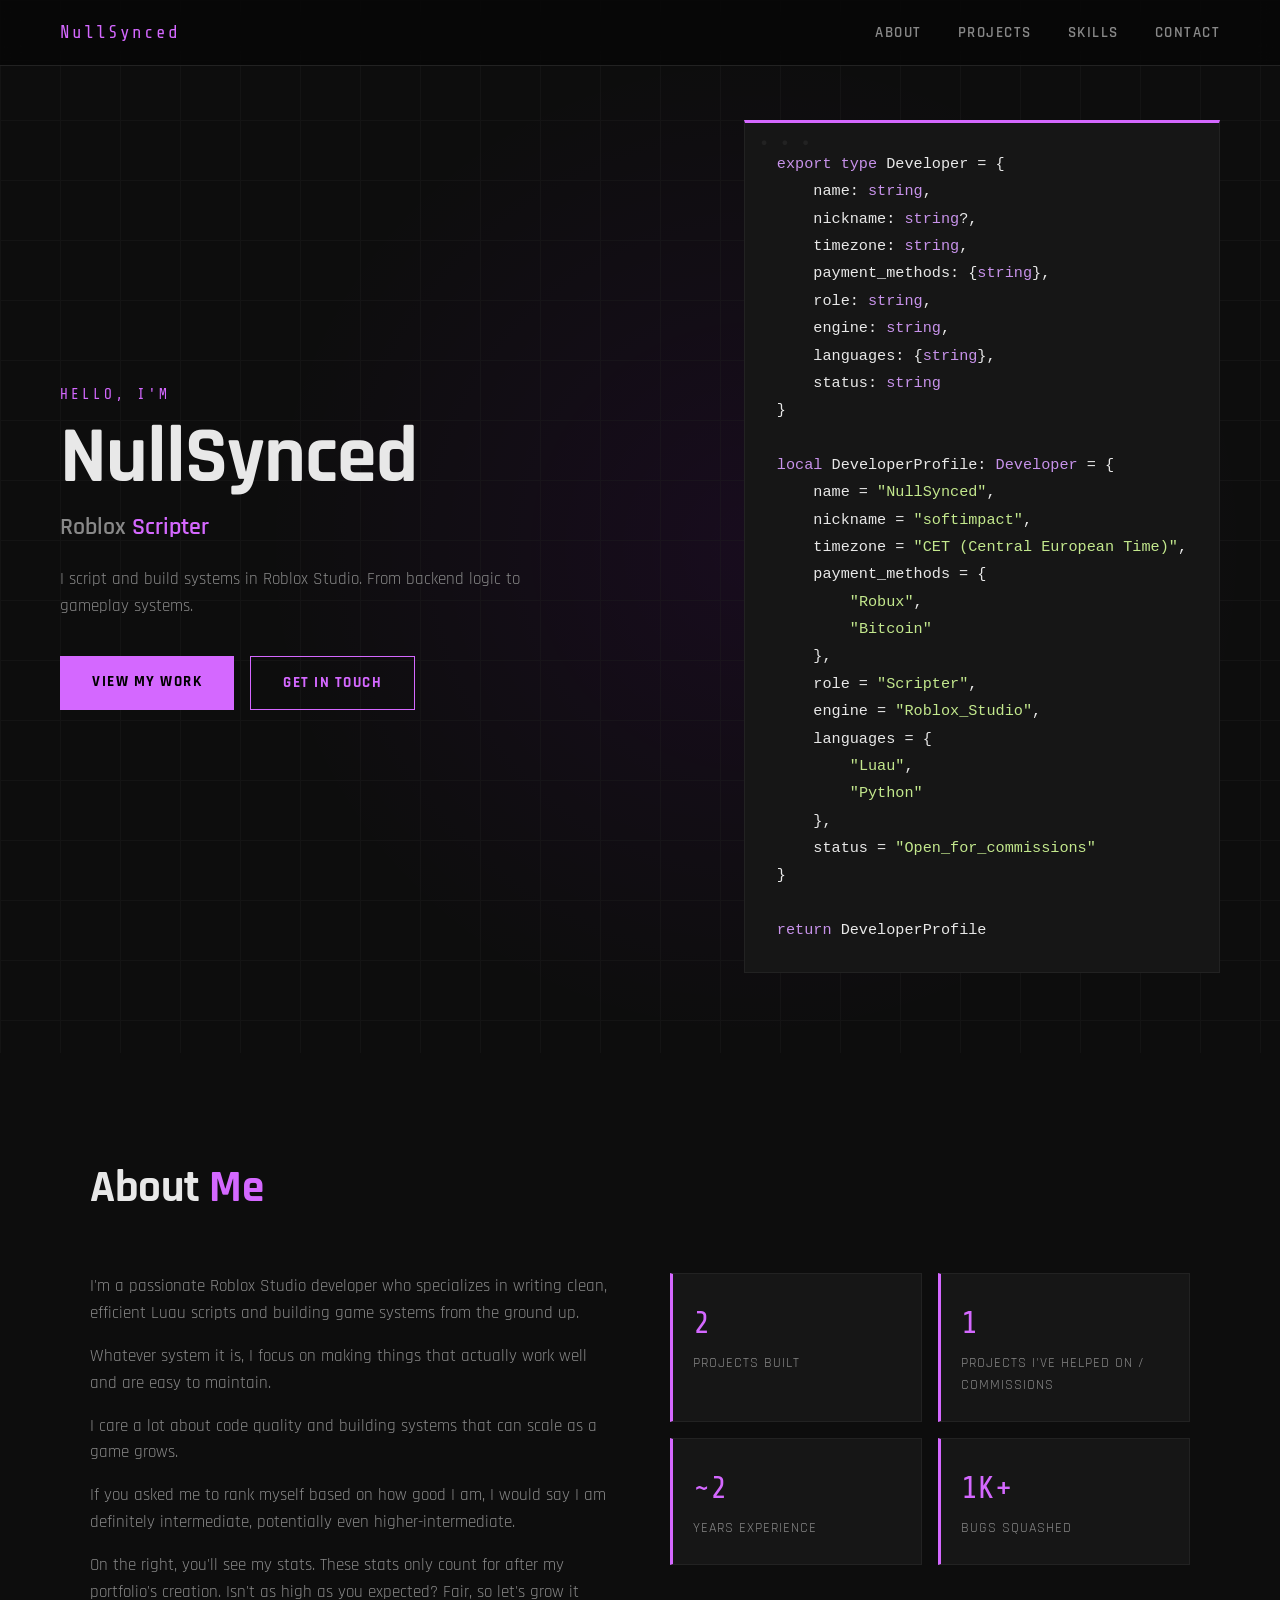
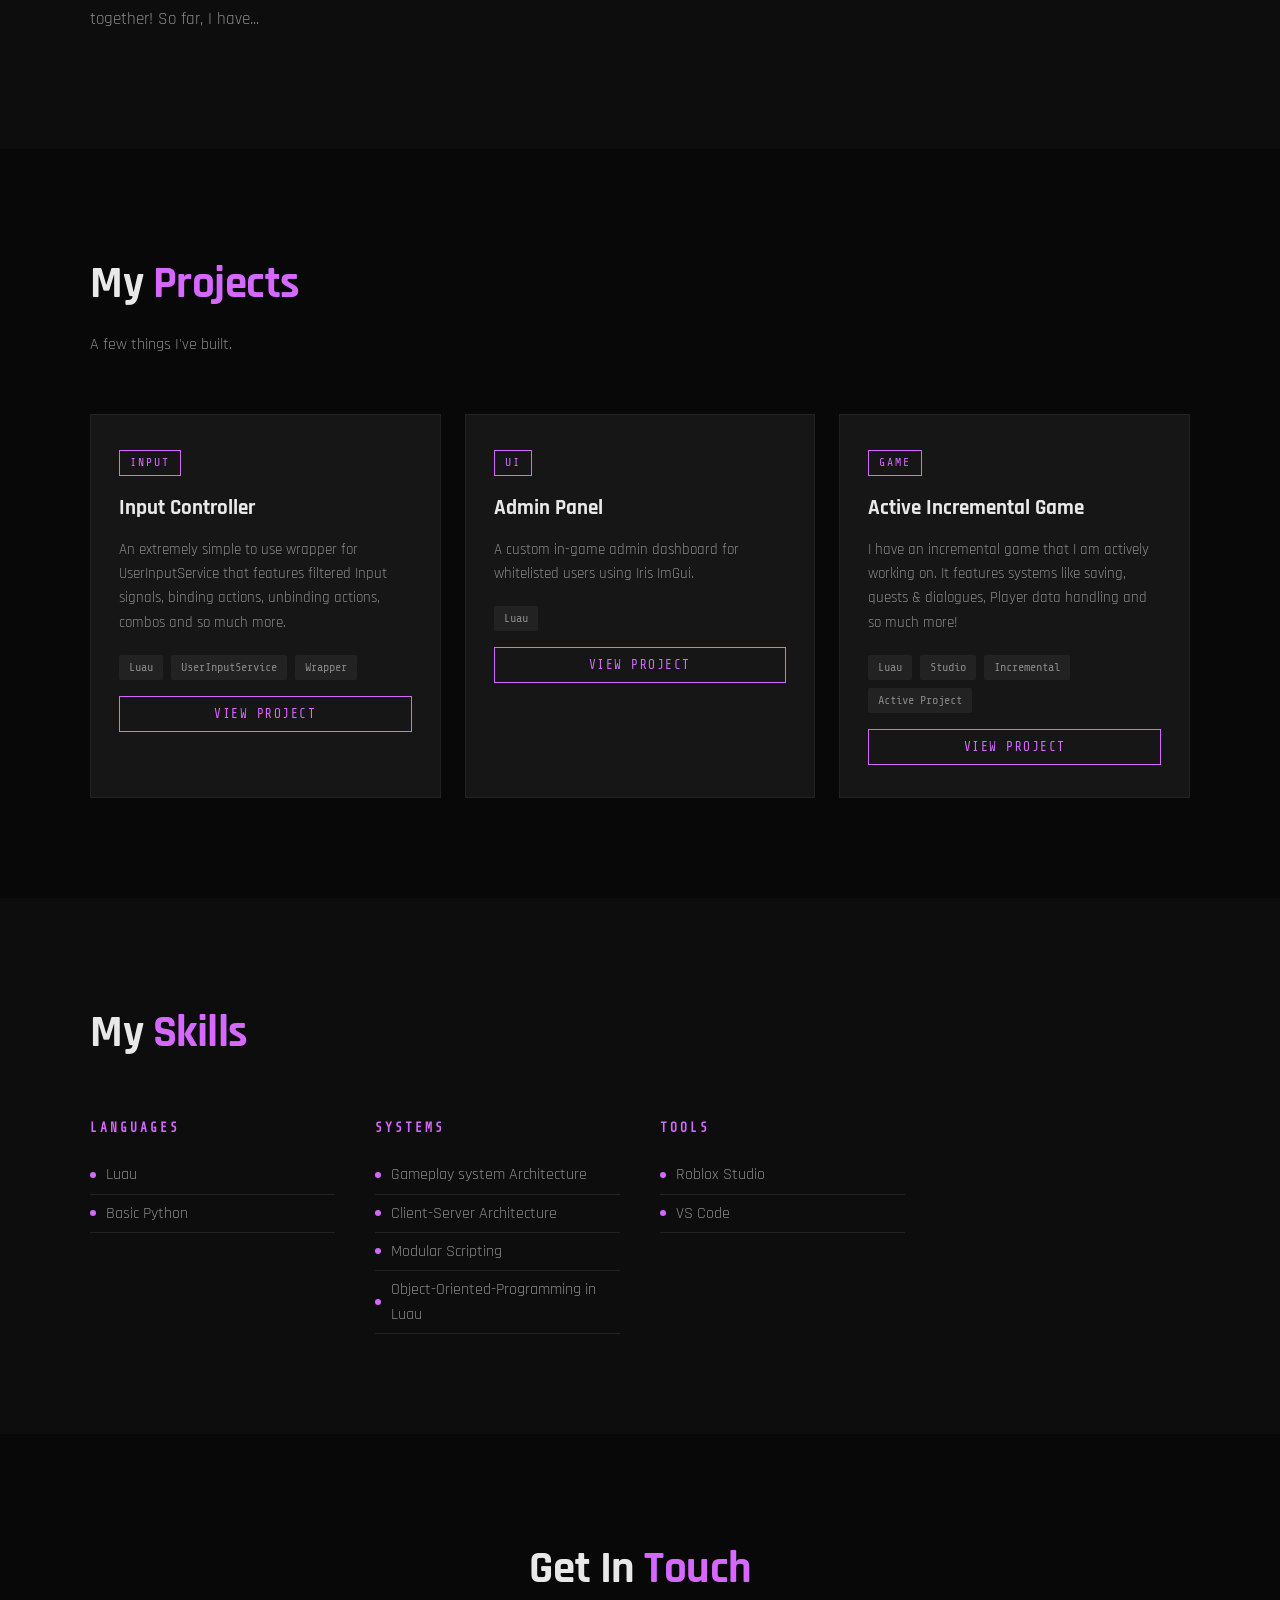
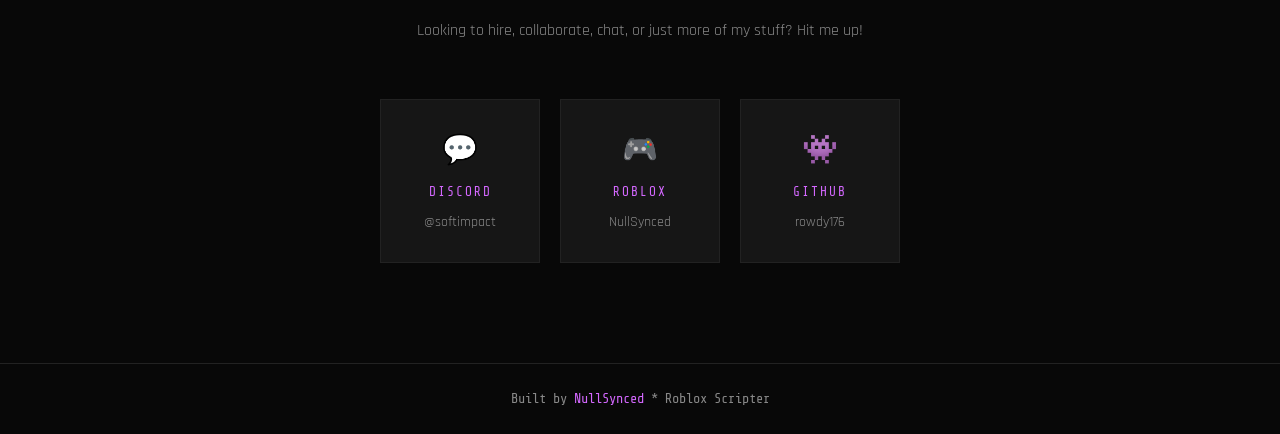
==== Portfolio/index.html @ 7ba5322d "Fix payment_methods formatting in index.html" ====
<!DOCTYPE html>
<html lang="en">
<head>
    <meta charset="UTF-8">
    <meta name="viewport" content="width=device-width, initial-scale=1.0">
    <title>NullSynced | Roblox Scripter</title>
    <link href="style.css" rel="stylesheet">
    <link rel="icon" href="Images/Echidna.ico"/>
    <link href="https://fonts.googleapis.com/css2?family=Share+Tech+Mono&family=Rajdhani:wght@400;600;700&display=swap" rel="stylesheet">

    <meta property="og:title" content="NullSynced | Portfolio">
    <meta property="og:description" content="Roblox Studio scripting portfolio showcasing my projects, skills, and experience as a Roblox scripter.">
    <meta property="og:url" content="https://rowdy176.github.io/Portfolio">
    <meta property="og:image" content="https://rowdy176.github.io/Portfolio/Images/Banner.png">
    <meta property="og:type" content="website">

    <meta name="twitter:card" content="summary_large_image">
    <meta name="twitter:title" content="NullSynced | Portfolio">
    <meta name="twitter:description" content="Roblox Studio scripting portfolio showcasing my projects, skills, and experience as a Roblox scripter.">
    <meta name="twitter:image" content="https://rowdy176.github.io/Portfolio/Images/Banner.png">
</head>

<body>

    <!-- NAV BAR -->
    <nav class="Navbar">
        <span class="NavLogo">NullSynced</span>
        <ul class="NavLinks">
            <li><a href="#about">About</a></li>
            <li><a href="#projects">Projects</a></li>
            <li><a href="#skills">Skills</a></li>
            <li><a href="#contact">Contact</a></li>
        </ul>
    </nav>

    <!-- HERO SECTION -->
    <section class="HeroSection" id="home">
        <div class="HeroGrid"></div>
        <div class="HeroContent">
            <p class="HeroSub">Hello, I'm</p>
            <h1 class="HeroName">NullSynced</h1>
            <h2 class="HeroTitle">Roblox <span class="Accent">Scripter</span></h2>
            <p class="HeroDesc">I script and build systems in Roblox Studio. From backend logic to gameplay systems.</p>
            <div class="HeroBtns">
                <a href="#projects" class="BtnPrimary">View My Work</a>
                <a href="#contact" class="BtnSecondary">Get In Touch</a>
            </div>
        </div>
        <div class="HeroCode">
<pre><code><span class="c-keyword">export type</span> Developer = {
    name: <span class="c-keyword">string</span>,
    nickname: <span class="c-keyword">string</span>?,
    timezone: <span class="c-keyword">string</span>,
    payment_methods: {<span class="c-keyword">string</span>},
    role: <span class="c-keyword">string</span>,
    engine: <span class="c-keyword">string</span>,
    languages: {<span class="c-keyword">string</span>},
    status: <span class="c-keyword">string</span>
}

<span class="c-keyword">local</span> DeveloperProfile: <span class="c-keyword">Developer</span> = {
    name = <span class="c-string">"NullSynced"</span>,
    nickname = <span class="c-string">"softimpact"</span>,
    timezone = <span class="c-string">"CET (Central European Time)"</span>,
    payment_methods = {
        <span class="c-string">"Robux"</span>,
        <span class="c-string">"Bitcoin"</span>
    },
    role = <span class="c-string">"Scripter"</span>,
    engine = <span class="c-string">"Roblox_Studio"</span>,
    languages = {
        <span class="c-string">"Luau"</span>,
        <span class="c-string">"Python"</span>
    },
    status = <span class="c-string">"Open_for_commissions"</span>
}

<span class="c-keyword">return</span> DeveloperProfile</code></pre>
        </div>
    </section>

    <!-- ABOUT SECTION -->
    <section class="Section" id="about">
        <div class="SectionInner">
            <h2 class="SectionTitle">About <span class="Accent">Me</span></h2>
            <div class="AboutGrid">
                <div class="AboutText">
                    <p>I'm a passionate Roblox Studio developer who specializes in writing clean, efficient Luau scripts and building game systems from the ground up.</p>
                    <p>Whatever system it is, I focus on making things that actually work well and are easy to maintain.</p>
                    <p>I care a lot about code quality and building systems that can scale as a game grows.</p>
                    <p>If you asked me to rank myself based on how good I am, I would say I am definitely intermediate, potentially even higher-intermediate.</p>
                    <p>On the right, you'll see my stats. These stats only count for after my portfolio's creation. Isn't as high as you expected? Fair, so let's grow it together! So far, I have...</p>
                </div>
                <div class="AboutStats">
                    <div class="StatCard">
                        <span class="StatNum">2</span>
                        <span class="StatLabel">Projects Built</span>
                    </div>
                    <div class="StatCard">
                        <span class="StatNum">1</span>
                        <span class="StatLabel">Projects I've helped on / Commissions</span>
                    </div>
                    <div class="StatCard">
                        <span class="StatNum">~2</span>
                        <span class="StatLabel">Years Experience</span>
                    </div>
                    <div class="StatCard">
                        <span class="StatNum">1K+</span>
                        <span class="StatLabel">Bugs Squashed</span>
                    </div>
                </div>
            </div>
        </div>
    </section>

    <!-- PROJECTS SECTION -->
    <section class="Section SectionDark" id="projects">
        <div class="SectionInner">
            <h2 class="SectionTitle">My <span class="Accent">Projects</span></h2>
            <p class="SectionSub">A few things I've built.</p>
            <div class="ProjectsGrid" id="ProjectsGrid"></div>
        </div>
    </section>

    <!-- SKILLS SECTION -->
    <section class="Section" id="skills">
        <div class="SectionInner">
            <h2 class="SectionTitle">My <span class="Accent">Skills</span></h2>
            <div class="SkillsGrid">

                <div class="SkillGroup">
                    <h3 class="SkillGroupTitle">Languages</h3>
                    <div class="SkillList">
                        <div class="SkillItem"><span class="SkillDot"></span>Luau</div>
                        <div class="SkillItem"><span class="SkillDot"></span>Basic Python</div>
                    </div>
                </div>

                <div class="SkillGroup">
                    <h3 class="SkillGroupTitle">Systems</h3>
                    <div class="SkillList">
                        <div class="SkillItem"><span class="SkillDot"></span>Gameplay system Architecture</div>
                        <div class="SkillItem"><span class="SkillDot"></span>Client-Server Architecture</div>
                        <div class="SkillItem"><span class="SkillDot"></span>Modular Scripting</div>
                        <div class="SkillItem"><span class="SkillDot"></span>Object-Oriented-Programming in Luau</div>
                    </div>
                </div>

                <div class="SkillGroup">
                    <h3 class="SkillGroupTitle">Tools</h3>
                    <div class="SkillList">
                        <div class="SkillItem"><span class="SkillDot"></span>Roblox Studio</div>
                        <div class="SkillItem"><span class="SkillDot"></span>VS Code</div>
                    </div>
                </div>

            </div>
        </div>
    </section>

    <!-- CONTACT SECTION -->
    <section class="Section SectionDark" id="contact">
        <div class="SectionInner ContactInner">
            <h2 class="SectionTitle">Get In <span class="Accent">Touch</span></h2>
            <p class="SectionSub">Looking to hire, collaborate, chat, or just more of my stuff? Hit me up!</p>
            <div class="ContactLinks">
                <a class="ContactCard">
                    <span class="ContactIcon">💬</span>
                    <span class="ContactPlatform">Discord</span>
                    <span class="ContactHandle">@softimpact</span>
                </a>
                <a href="https://www.roblox.com/users/8551060448/profile" class="ContactCard">
                    <span class="ContactIcon">🎮</span>
                    <span class="ContactPlatform">Roblox</span>
                    <span class="ContactHandle">NullSynced</span>
                </a>
                <a href="https://github.com/rowdy176" class="ContactCard">
                    <span class="ContactIcon">👾</span>
                    <span class="ContactPlatform">GitHub</span>
                    <span class="ContactHandle">rowdy176</span>
                </a>
            </div>
        </div>
    </section>

    <!-- FOOTER SECTION -->
    <footer class="Footer">
        <p>Built by <span class="Accent">NullSynced</span>  *  Roblox Scripter</p>
    </footer>

    <!-- PROJECT MODAL -->
    <div class="ModalOverlay" id="ModalOverlay">
        <div class="Modal" id="Modal">
            <button class="ModalClose" id="ModalClose">✕</button>
            <div class="ModalBody" id="ModalBody"></div>
        </div>
    </div>

    <script src="script.js"></script>
</body>
</html>
---- Portfolio/style.css ----
*, *::before, *::after {
    margin: 0;
    padding: 0;
    box-sizing: border-box;
}

:root {
    --bg:        #0d0d0d;
    --bg-dark:   #080808;
    --surface:   #161616;
    --border:    #222222;
    --accent:    #d468ff;
    --accent2:   #7c3aed;
    --text:      #e8e8e8;
    --text-muted:#888888;
    --font-mono: 'Share Tech Mono', monospace;
    --font-main: 'Rajdhani', sans-serif;
}

html {
    scroll-behavior: smooth;
}

body {
    background-color: var(--bg);
    color: var(--text);
    font-family: var(--font-main);
    font-size: 18px;
    line-height: 1.6;
    overflow-x: hidden;
}

a {
    text-decoration: none;
    color: inherit;
}

.Navbar {
    position: fixed;
    top: 0;
    left: 0;
    width: 100%;
    z-index: 100;
    display: flex;
    align-items: center;
    justify-content: space-between;
    padding: 18px 60px;
    background: rgba(8, 8, 8, 0.85);
    backdrop-filter: blur(12px);
    border-bottom: 1px solid var(--border);
}

.NavLogo {
    font-family: var(--font-mono);
    font-size: 1.1rem;
    color: var(--accent);
    letter-spacing: 2px;
}

.NavLinks {
    list-style: none;
    display: flex;
    gap: 36px;
}

.NavLinks a {
    font-size: 0.95rem;
    font-weight: 600;
    letter-spacing: 1.5px;
    text-transform: uppercase;
    color: var(--text-muted);
    transition: color 0.2s;
}

.NavLinks a:hover {
    color: var(--accent);
}

.HeroSection {
    position: relative;
    min-height: 100vh;
    display: flex;
    align-items: center;
    justify-content: space-between;
    padding: 120px 60px 80px;
    overflow: hidden;
    gap: 40px;
}

.HeroGrid {
    position: absolute;
    inset: 0;
    background-image:
        linear-gradient(var(--border) 1px, transparent 1px),
        linear-gradient(90deg, var(--border) 1px, transparent 1px);
    background-size: 60px 60px;
    opacity: 0.35;
    pointer-events: none;
}

.HeroSection::before {
    content: '';
    position: absolute;
    left: 20%;
    width: 1000px;
    height: 1000px;
    background: radial-gradient(circle, rgba(170, 0, 255, 0.07) 0%, transparent 70%);
    pointer-events: none;
}

.HeroContent {
    position: relative;
    max-width: 580px;
    animation: fadeUp 0.8s ease both;
}

.HeroSub {
    font-family: var(--font-mono);
    font-size: 0.9rem;
    color: var(--accent);
    letter-spacing: 3px;
    text-transform: uppercase;
    margin-bottom: 12px;
}

.HeroName {
    font-size: 5rem;
    font-weight: 700;
    line-height: 1;
    letter-spacing: -1px;
    margin-bottom: 10px;
}

.HeroTitle {
    font-size: 1.5rem;
    font-weight: 600;
    color: var(--text-muted);
    margin-bottom: 20px;
}

.HeroDesc {
    font-size: 1.05rem;
    color: var(--text-muted);
    max-width: 480px;
    margin-bottom: 36px;
}

.HeroBtns {
    display: flex;
    gap: 16px;
    flex-wrap: wrap;
}

.BtnPrimary {
    padding: 14px 32px;
    background: var(--accent);
    color: #000;
    font-family: var(--font-main);
    font-weight: 700;
    font-size: 0.95rem;
    letter-spacing: 1.5px;
    text-transform: uppercase;
    border: none;
    cursor: pointer;
    transition: opacity 0.2s, transform 0.2s;
}

.BtnPrimary:hover {
    opacity: 0.85;
    transform: translateY(-2px);
}

.BtnSecondary {
    padding: 14px 32px;
    background: transparent;
    color: var(--accent);
    font-family: var(--font-main);
    font-weight: 700;
    font-size: 0.95rem;
    letter-spacing: 1.5px;
    text-transform: uppercase;
    border: 1px solid var(--accent);
    cursor: pointer;
    transition: background 0.2s, color 0.2s, transform 0.2s;
}

.BtnSecondary:hover {
    background: var(--accent);
    color: #000;
    transform: translateY(-2px);
}

.HeroCode {
    position: relative;
    background: var(--surface);
    border: 1px solid var(--border);
    border-top: 3px solid var(--accent);
    padding: 28px 32px;
    font-family: var(--font-mono);
    font-size: 0.95rem;
    line-height: 1.8;
    min-width: 300px;
    animation: fadeUp 0.8s 0.2s ease both;
}

.HeroCode::before {
    content: '● ● ●';
    position: absolute;
    top: 10px;
    left: 16px;
    font-size: 0.7rem;
    color: var(--border);
    letter-spacing: 4px;
}

.c-keyword { color: #c792ea; }
.c-string   { color: #c3e88d; }

.Section {
    padding: 100px 60px;
}

.SectionDark {
    background-color: var(--bg-dark);
}

.SectionInner {
    max-width: 1100px;
    margin: 0 auto;
}

.SectionTitle {
    font-size: 2.8rem;
    font-weight: 700;
    margin-bottom: 12px;
    letter-spacing: -0.5px;
}

.SectionSub {
    color: var(--text-muted);
    margin-bottom: 56px;
    font-size: 1rem;
}

.Accent {
    color: var(--accent);
}

.AboutGrid {
    display: grid;
    grid-template-columns: 1fr 1fr;
    gap: 60px;
    align-items: start;
    margin-top: 48px;
}

.AboutText p {
    color: var(--text-muted);
    margin-bottom: 16px;
    font-size: 1.05rem;
}

.AboutStats {
    display: grid;
    grid-template-columns: 1fr 1fr;
    gap: 16px;
}

.StatCard {
    background: var(--surface);
    border: 1px solid var(--border);
    border-left: 3px solid var(--accent);
    padding: 24px 20px;
    display: flex;
    flex-direction: column;
    gap: 4px;
}

.StatNum {
    font-family: var(--font-mono);
    font-size: 2rem;
    color: var(--accent);
}

.StatLabel {
    font-size: 0.85rem;
    color: var(--text-muted);
    letter-spacing: 1px;
    text-transform: uppercase;
}

.ProjectsGrid {
    display: grid;
    grid-template-columns: repeat(auto-fill, minmax(280px, 1fr));
    gap: 24px;
    margin-top: 48px;
}

.ProjectCard {
    background: var(--surface);
    border: 1px solid var(--border);
    padding: 32px 28px;
    transition: border-color 0.25s, transform 0.25s;
    position: relative;
    overflow: hidden;
}

.ProjectCard::before {
    content: '';
    position: absolute;
    top: 0;
    left: 0;
    width: 0;
    height: 2px;
    background: var(--accent);
    transition: width 0.3s ease;
}

.ProjectCard:hover::before {
    width: 100%;
}

.ProjectCard:hover {
    border-color: #333;
    transform: translateY(-4px);
}

.ProjectTag {
    display: inline-block;
    font-family: var(--font-mono);
    font-size: 0.72rem;
    letter-spacing: 2px;
    text-transform: uppercase;
    color: var(--accent);
    border: 1px solid var(--accent);
    padding: 3px 10px;
    margin-bottom: 16px;
}

.ProjectName {
    font-size: 1.3rem;
    font-weight: 700;
    margin-bottom: 12px;
}

.ProjectDesc {
    color: var(--text-muted);
    font-size: 0.95rem;
    margin-bottom: 20px;
    line-height: 1.6;
}

.ProjectTech {
    display: flex;
    flex-wrap: wrap;
    gap: 8px;
}

.ProjectTech span {
    font-family: var(--font-mono);
    font-size: 0.75rem;
    color: var(--text-muted);
    background: rgba(255,255,255,0.05);
    padding: 3px 10px;
    border-radius: 2px;
}

.SkillsGrid {
    display: grid;
    grid-template-columns: repeat(auto-fill, minmax(220px, 1fr));
    gap: 40px;
    margin-top: 48px;
}

.SkillGroupTitle {
    font-family: var(--font-mono);
    font-size: 0.8rem;
    letter-spacing: 3px;
    text-transform: uppercase;
    color: var(--accent);
    margin-bottom: 18px;
}

.SkillItem {
    display: flex;
    align-items: center;
    gap: 10px;
    color: var(--text-muted);
    font-size: 0.98rem;
    padding: 6px 0;
    border-bottom: 1px solid var(--border);
}

.SkillDot {
    width: 6px;
    height: 6px;
    background: var(--accent);
    border-radius: 50%;
    flex-shrink: 0;
}

.ContactInner {
    text-align: center;
}

.ContactLinks {
    display: flex;
    justify-content: center;
    flex-wrap: wrap;
    gap: 20px;
    margin-top: 48px;
}

.ContactCard {
    display: flex;
    flex-direction: column;
    align-items: center;
    gap: 8px;
    background: var(--surface);
    border: 1px solid var(--border);
    padding: 28px 36px;
    min-width: 160px;
    transition: border-color 0.2s, transform 0.2s;
    cursor: pointer;
}

.ContactCard:hover {
    border-color: var(--accent);
    transform: translateY(-4px);
}

.ContactIcon {
    font-size: 1.8rem;
}

.ContactPlatform {
    font-family: var(--font-mono);
    font-size: 0.8rem;
    letter-spacing: 2px;
    text-transform: uppercase;
    color: var(--accent);
}

.ContactHandle {
    font-size: 0.9rem;
    color: var(--text-muted);
}

.Footer {
    background: var(--bg-dark);
    border-top: 1px solid var(--border);
    text-align: center;
    padding: 24px;
    font-family: var(--font-mono);
    font-size: 0.85rem;
    color: var(--text-muted);
}

@keyframes fadeUp {
    from {
        opacity: 0;
        transform: translateY(30px);
    }
    to {
        opacity: 1;
        transform: translateY(0);
    }
}

.reveal {
    opacity: 0;
    transform: translateY(24px);
    transition: opacity 0.55s ease, transform 0.55s ease;
}

.reveal.visible {
    opacity: 1;
    transform: translateY(0);
}

.NavLinks a.active {
    color: var(--accent);
}

@media (max-width: 900px) {
    .HeroSection {
        flex-direction: column;
        padding: 120px 30px 60px;
        text-align: center;
    }
    .HeroName { font-size: 3.5rem; }
    .HeroBtns { justify-content: center; }
    .HeroCode { min-width: unset; width: 100%; }
    .AboutGrid { grid-template-columns: 1fr; }
    .Navbar { padding: 16px 24px; }
    .NavLinks { gap: 20px; }
    .Section { padding: 70px 30px; }
}

@media (max-width: 600px) {
    .HeroName { font-size: 2.8rem; }
    .NavLinks { display: none; }
    .ContactLinks { flex-direction: column; align-items: center; }
}

.BtnViewProject {
    margin-top: 16px;
    padding: 10px 20px;
    background: transparent;
    color: var(--accent);
    font-family: var(--font-mono);
    font-size: 0.8rem;
    letter-spacing: 1.5px;
    text-transform: uppercase;
    border: 1px solid var(--accent);
    cursor: pointer;
    transition: background 0.2s, color 0.2s;
    width: 100%;
}

.BtnViewProject:hover {
    background: var(--accent);
    color: #000;
}

.ModalOverlay {
    position: fixed;
    inset: 0;
    background: rgba(0, 0, 0, 0.85);
    backdrop-filter: blur(6px);
    z-index: 999;
    display: flex;
    align-items: center;
    justify-content: center;
    padding: 24px;

    opacity: 0;
    pointer-events: none;
    transition: opacity 0.25s ease;
}

.ModalOverlay.open {
    opacity: 1;
    pointer-events: all;
}

.Modal {
    position: relative;
    background: var(--surface);
    border: 1px solid var(--border);
    border-top: 3px solid var(--accent);
    width: 100%;
    max-width: 760px;
    max-height: 85vh;
    overflow-y: auto;
    padding: 48px 44px 44px;

    transform: translateY(20px);
    transition: transform 0.25s ease;
}

.ModalOverlay.open .Modal {
    transform: translateY(0);
}

.Modal::-webkit-scrollbar { width: 4px; }
.Modal::-webkit-scrollbar-track { background: transparent; }
.Modal::-webkit-scrollbar-thumb { background: var(--border); }

.ModalClose {
    position: absolute;
    top: 16px;
    right: 20px;
    background: none;
    border: none;
    color: var(--text-muted);
    font-size: 1.1rem;
    cursor: pointer;
    transition: color 0.2s;
    font-family: var(--font-mono);
}

.ModalClose:hover {
    color: var(--accent);
}

.ModalTag {
    display: inline-block;
    font-family: var(--font-mono);
    font-size: 0.72rem;
    letter-spacing: 2px;
    text-transform: uppercase;
    color: var(--accent);
    border: 1px solid var(--accent);
    padding: 3px 10px;
    margin-bottom: 14px;
}

.ModalTitle {
    font-size: 2rem;
    font-weight: 700;
    margin-bottom: 12px;
}

.ModalTech {
    margin-bottom: 20px;
}

.ModalDesc {
    color: var(--text-muted);
    font-size: 1rem;
    line-height: 1.7;
    margin-bottom: 24px;
}

.ModalFeatures {
    list-style: none;
    margin-bottom: 28px;
    display: flex;
    flex-direction: column;
    gap: 10px;
}

.ModalFeatures li {
    display: flex;
    align-items: flex-start;
    gap: 10px;
    color: var(--text-muted);
    font-size: 0.98rem;
}

.ModalFeatures li::before {
    content: '▸';
    color: var(--accent);
    flex-shrink: 0;
    margin-top: 2px;
}

.ModalMedia {
    display: flex;
    flex-direction: column;
    gap: 12px;
    margin-bottom: 24px;
}

.ModalImg {
    width: 100%;
    border: 1px solid var(--border);
    display: block;
}

.ModalVideo {
    width: 100%;
    display: block;
    border: 1px solid var(--border);
    background: #000;
}

.ModalLink {
    display: inline-block;
    margin-top: 8px;
}

@media (max-width: 600px) {
    .Modal {
        padding: 36px 24px 32px;
    }
    .ModalTitle {
        font-size: 1.5rem;
    }
}
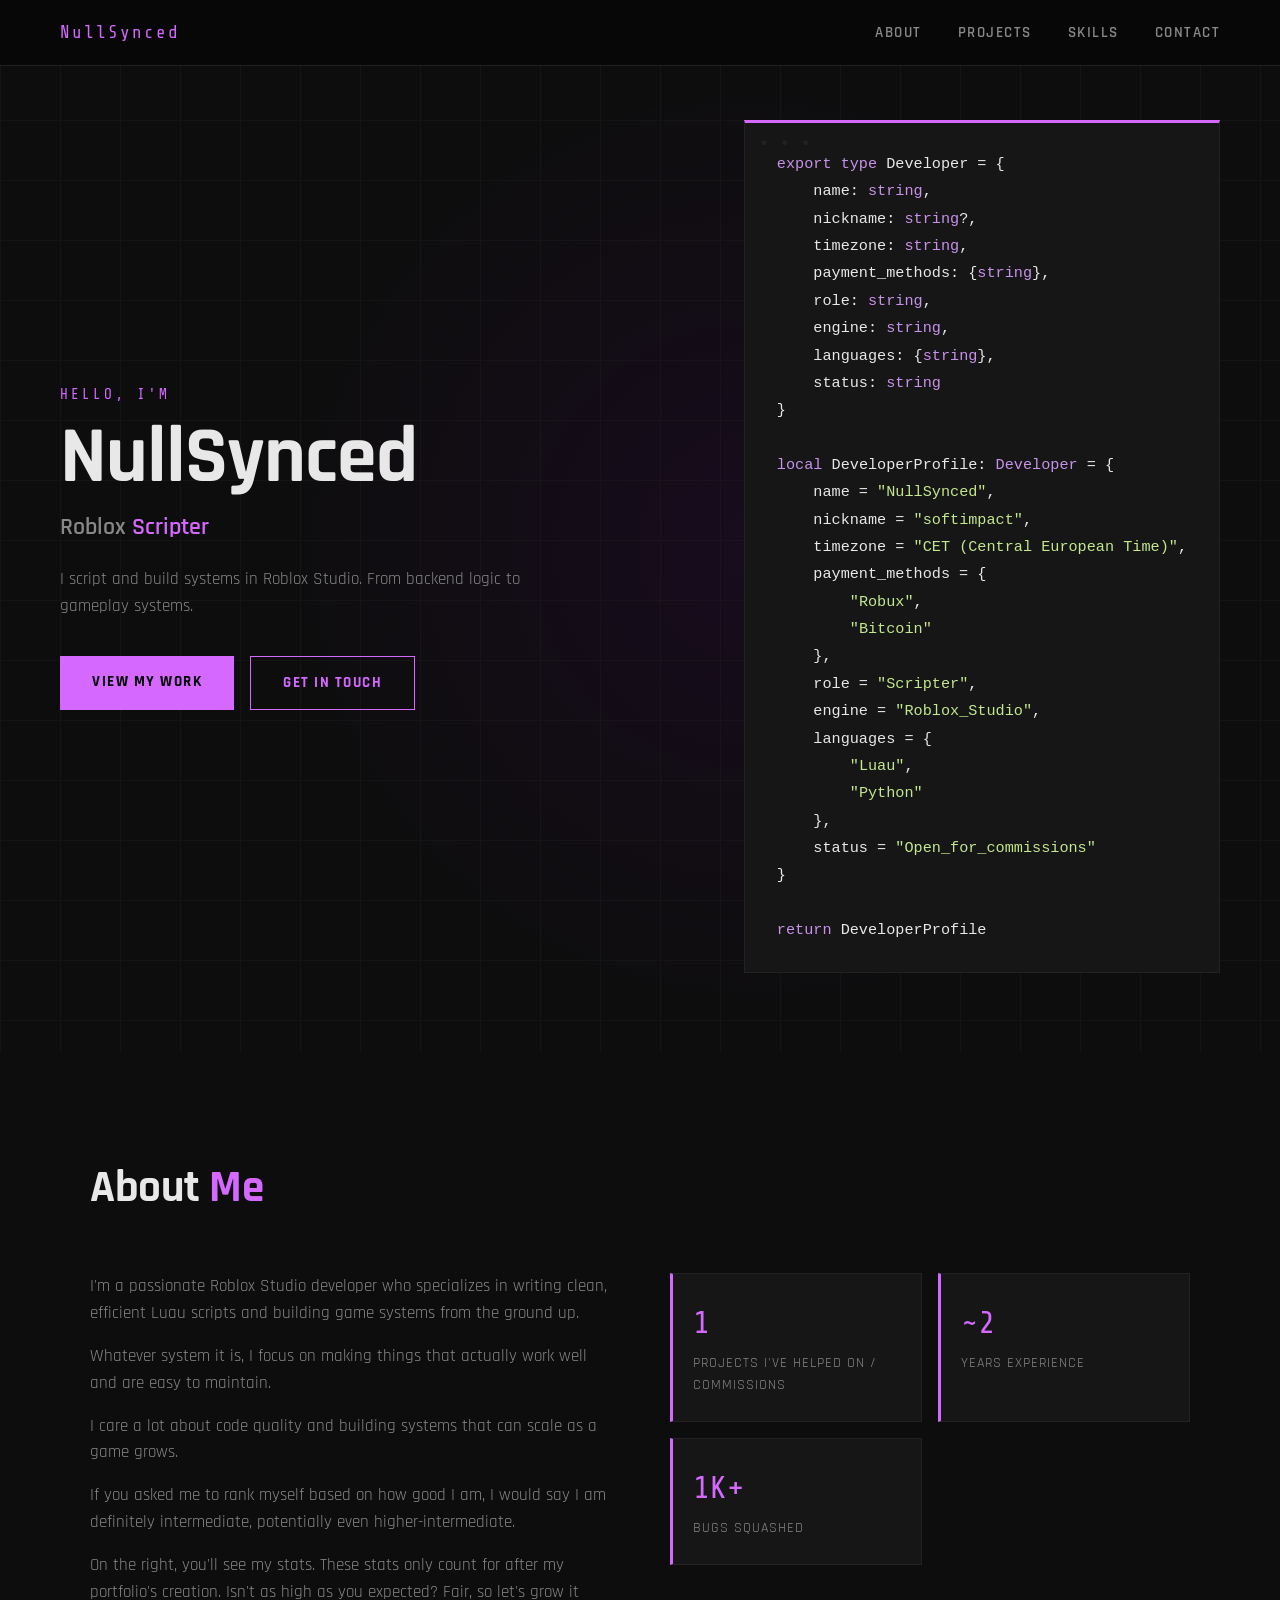
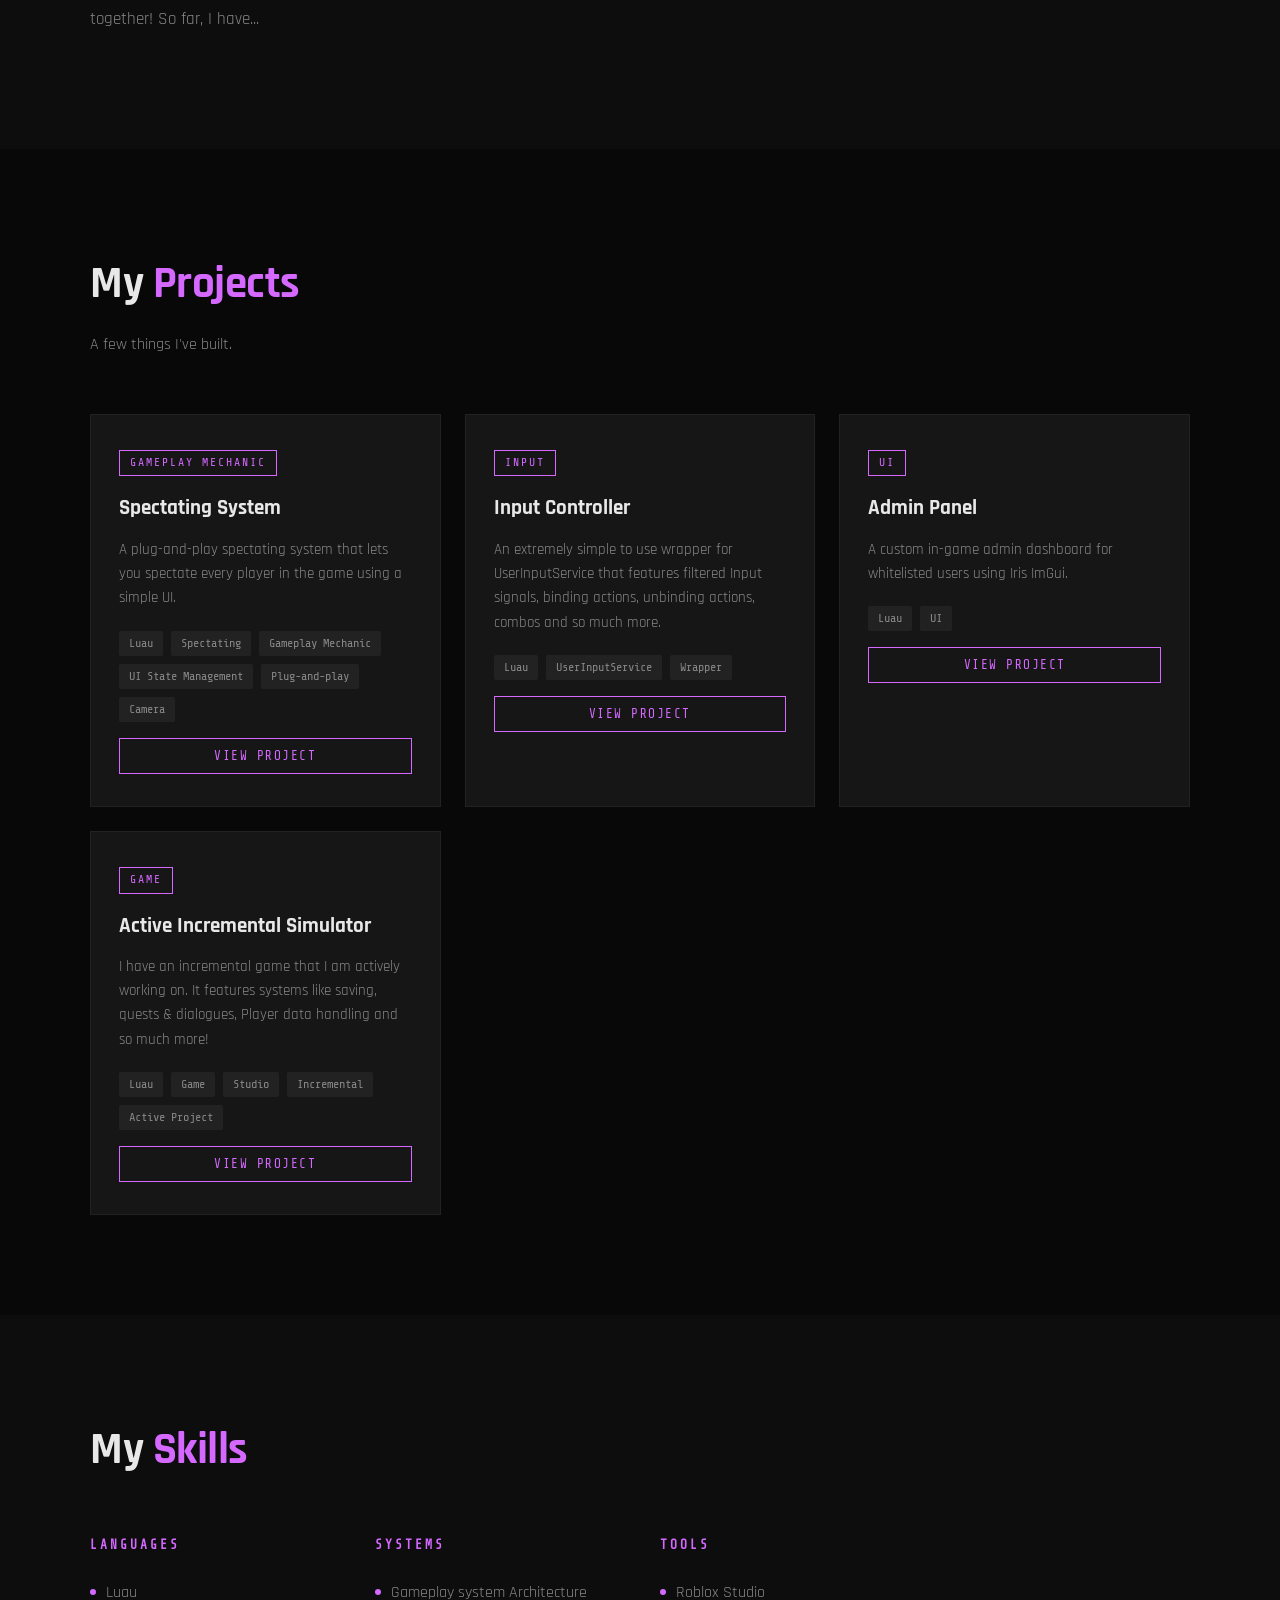
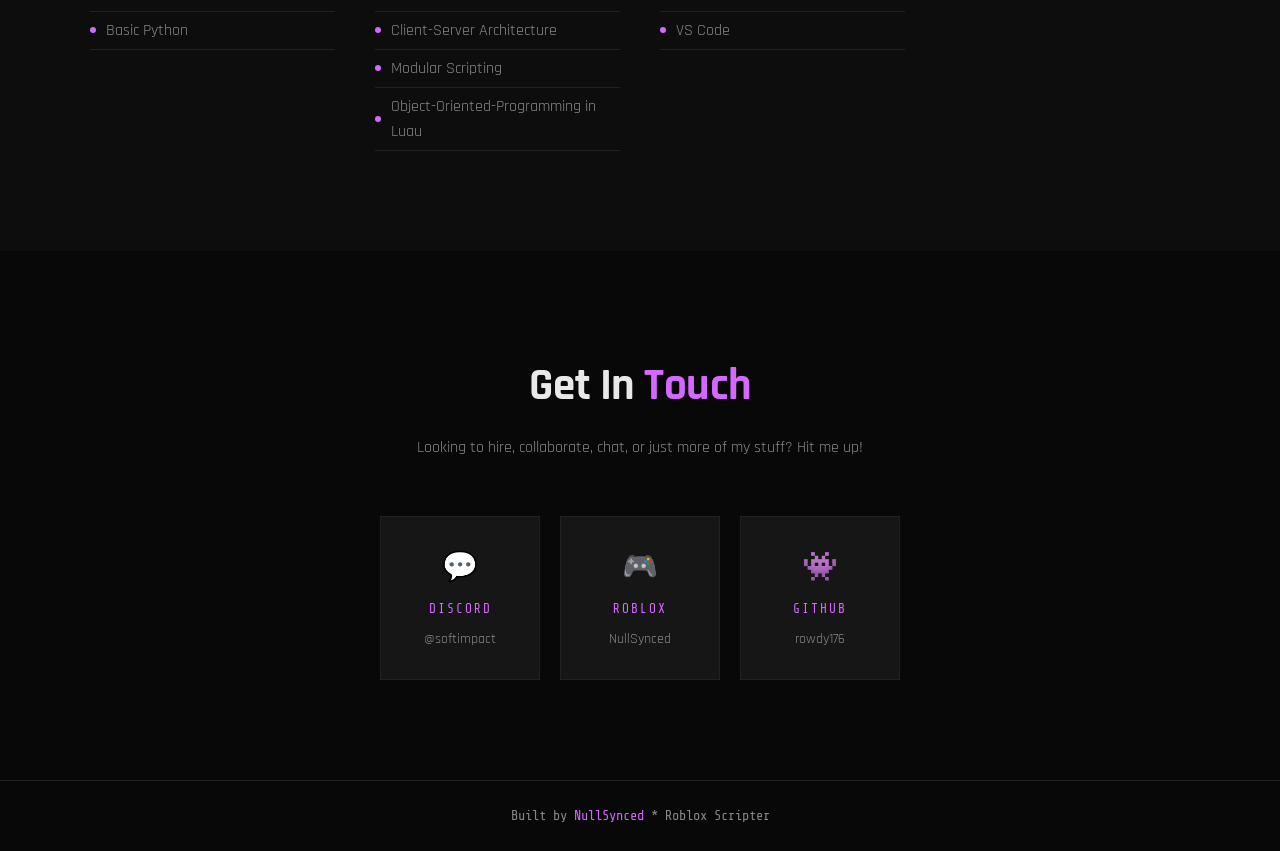
==== commit b8b68220: "Remove 'Projects Built' stat from portfolio because it was pretty buns and useless Removed a StatCar" ====
--- a/Portfolio/index.html
+++ b/Portfolio/index.html
@@ -92,10 +92,6 @@
                     <p>On the right, you'll see my stats. These stats only count for after my portfolio's creation. Isn't as high as you expected? Fair, so let's grow it together! So far, I have...</p>
                 </div>
                 <div class="AboutStats">
-                    <div class="StatCard">
-                        <span class="StatNum">2</span>
-                        <span class="StatLabel">Projects Built</span>
-                    </div>
                     <div class="StatCard">
                         <span class="StatNum">1</span>
                         <span class="StatLabel">Projects I've helped on / Commissions</span>
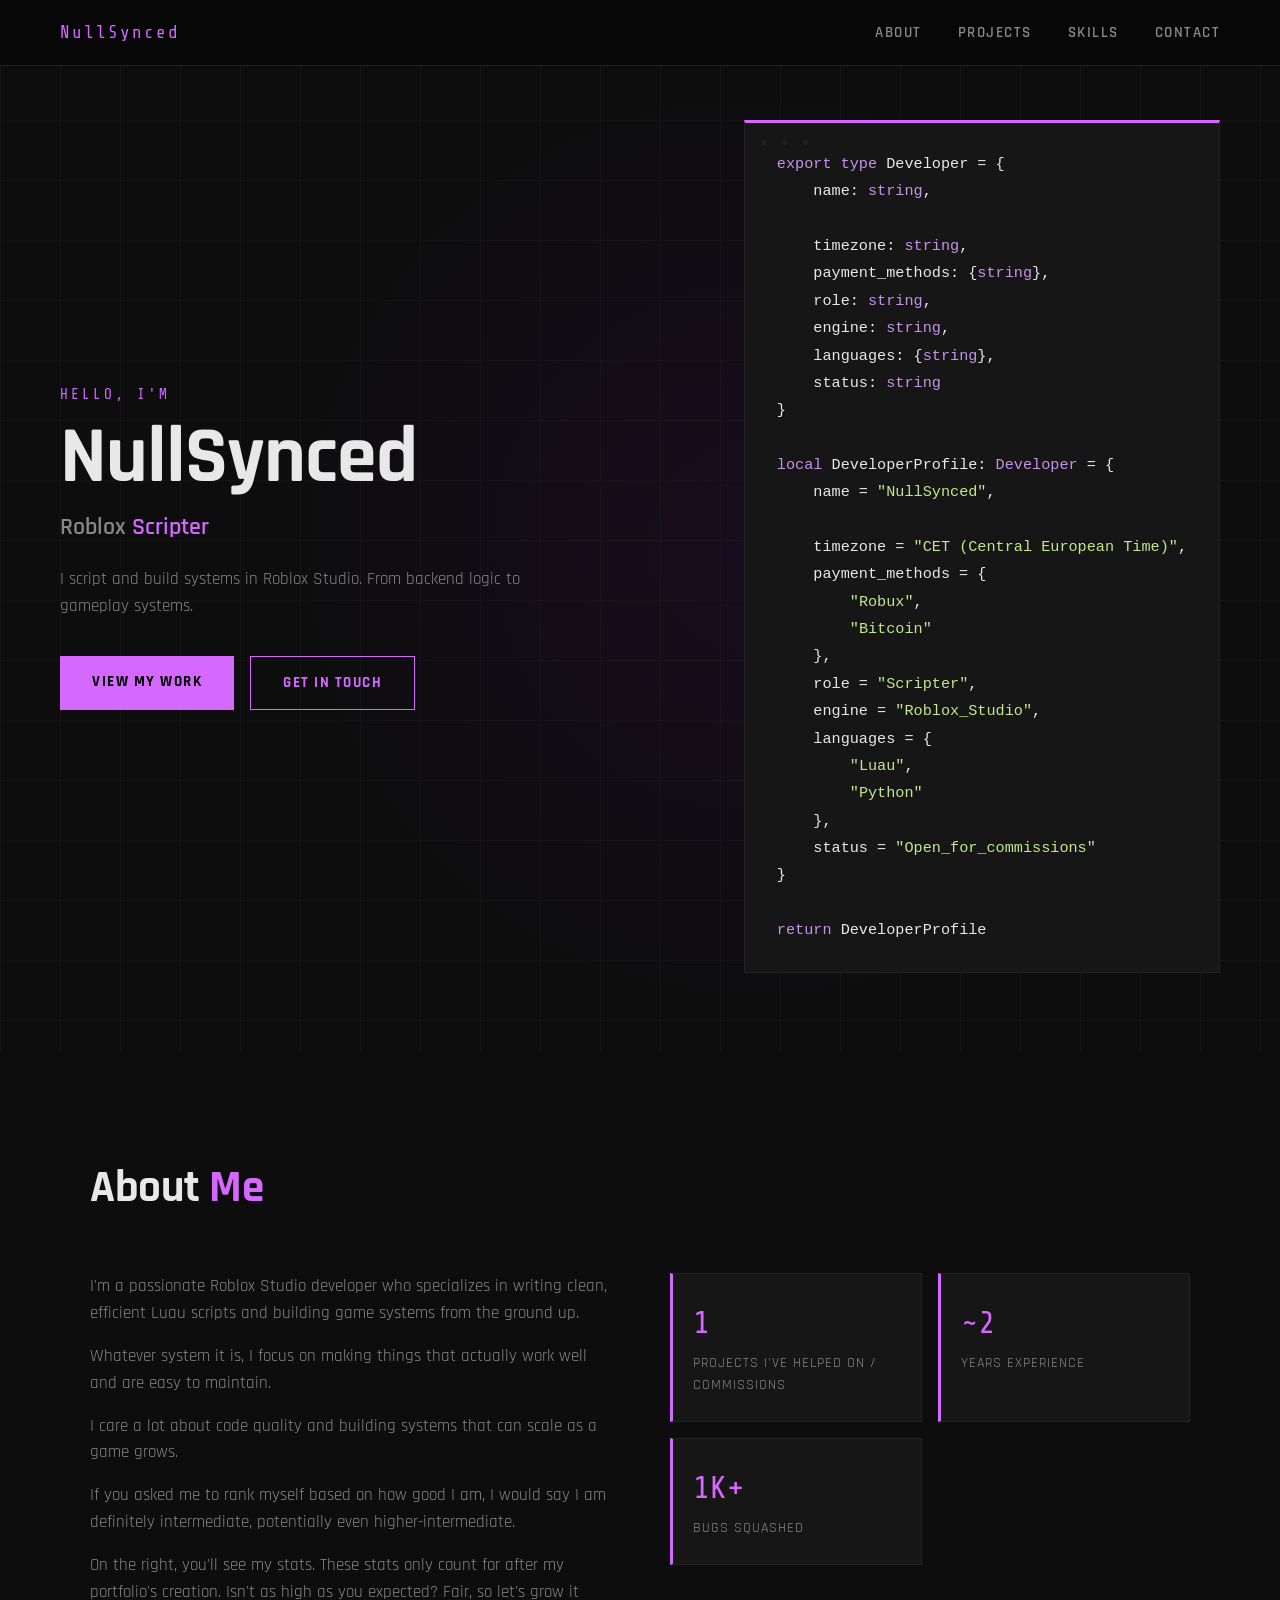
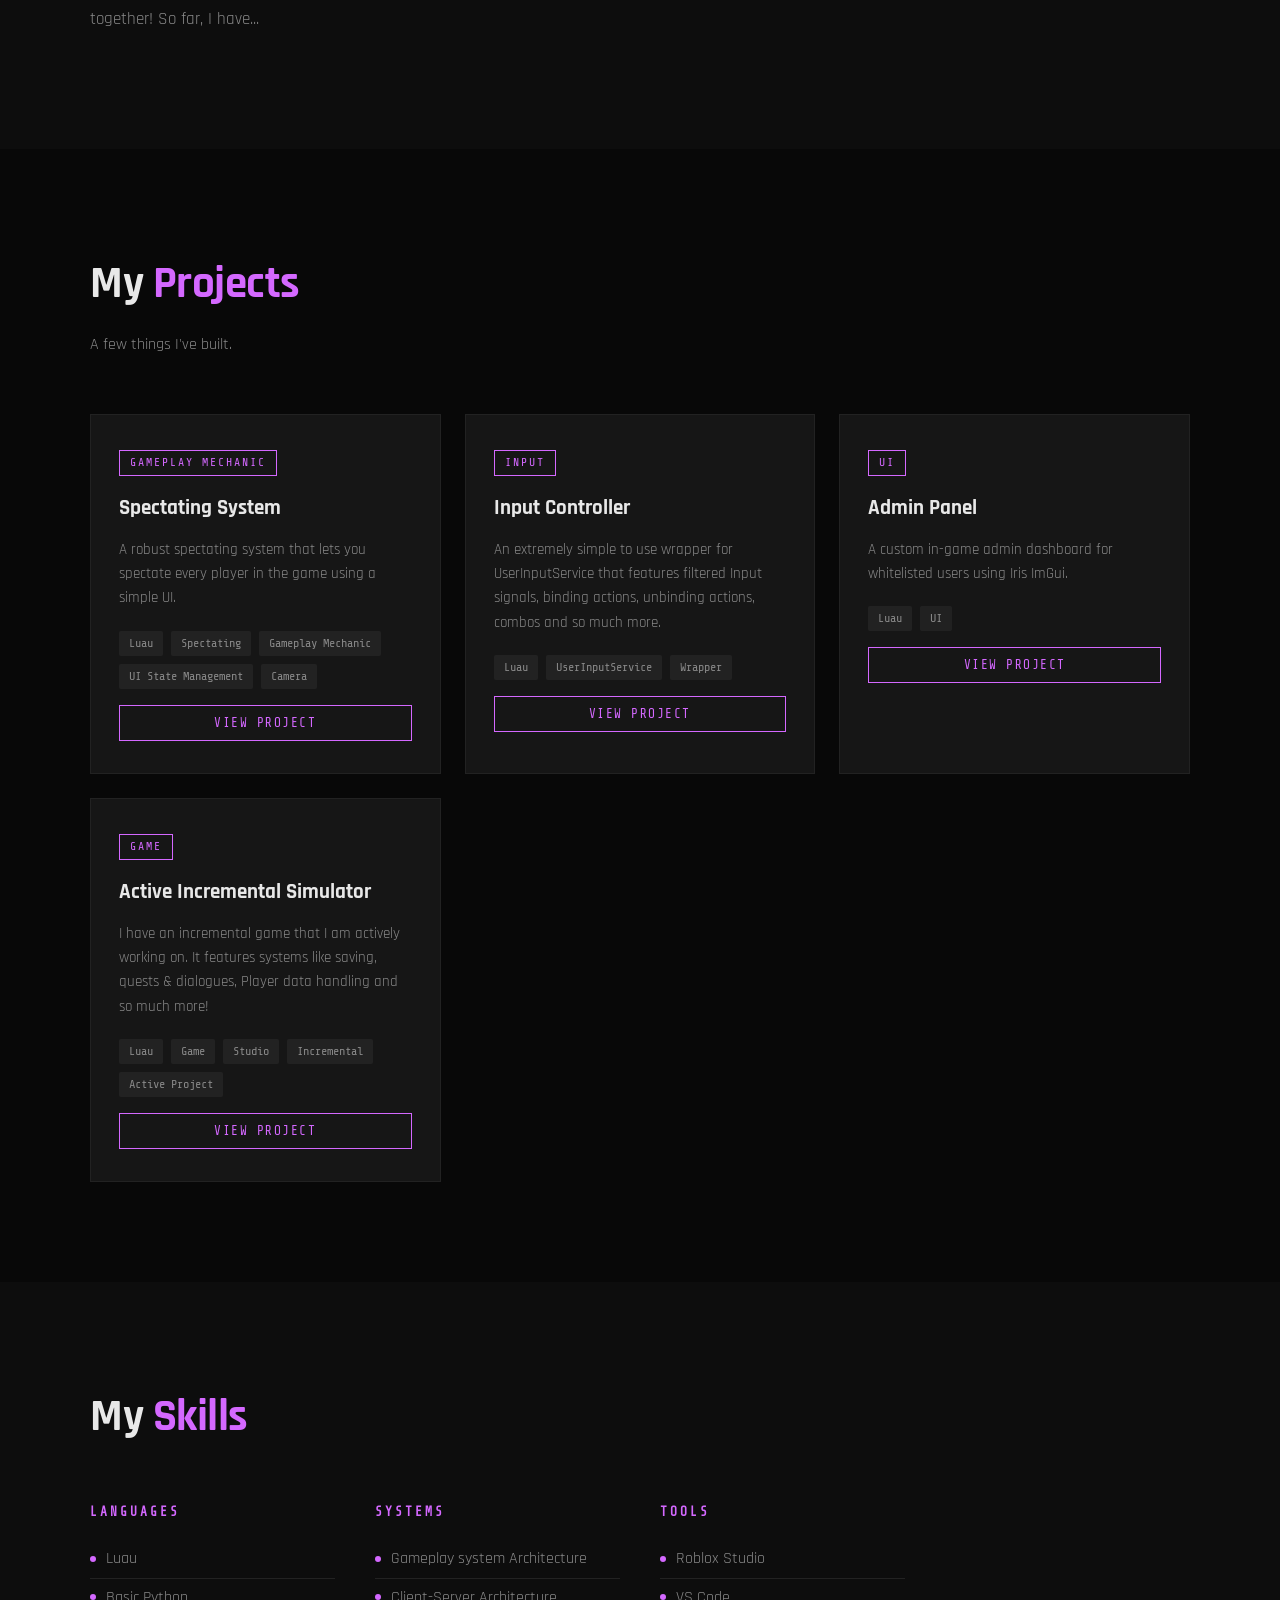
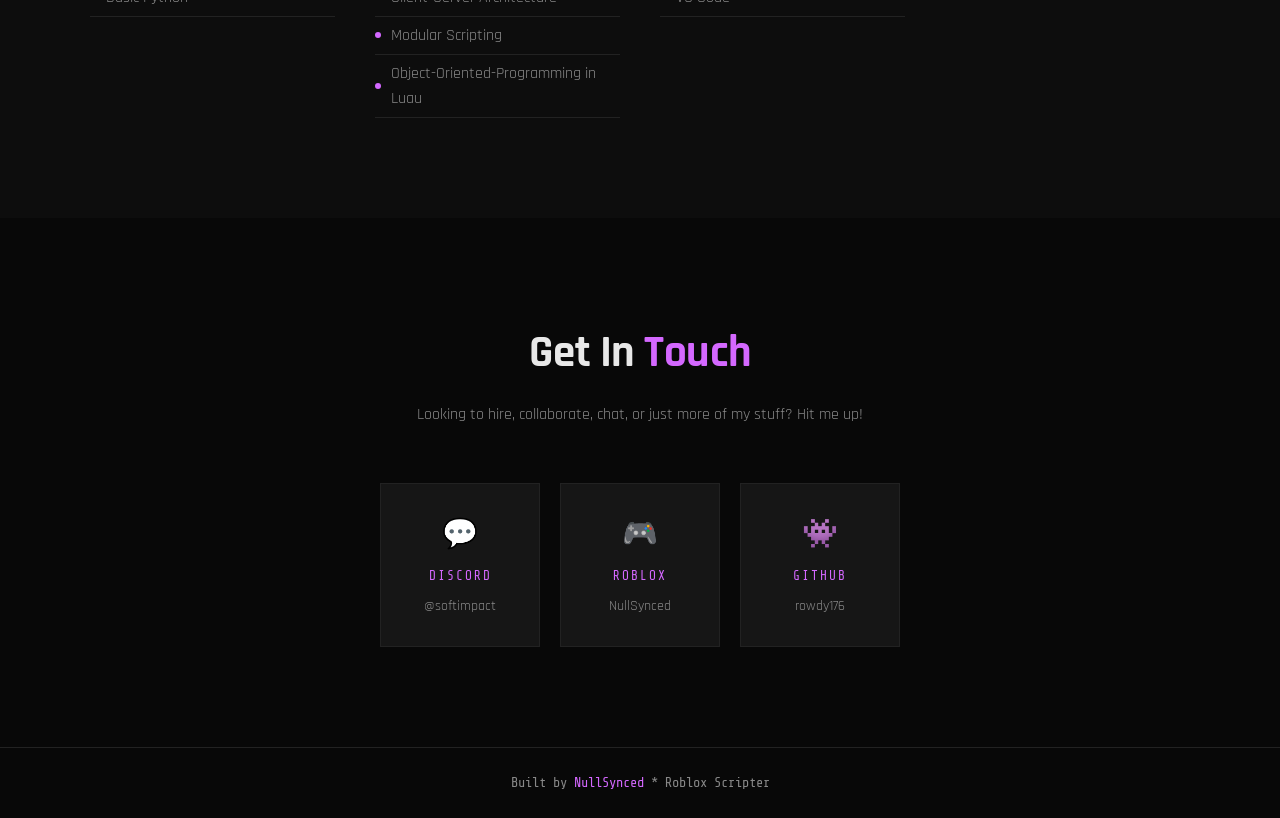
==== commit 0d04613f: "No" ====
--- a/Portfolio/index.html
+++ b/Portfolio/index.html
@@ -49,7 +49,7 @@
         <div class="HeroCode">
 <pre><code><span class="c-keyword">export type</span> Developer = {
     name: <span class="c-keyword">string</span>,
-    nickname: <span class="c-keyword">string</span>?,
+    <!--nickname: <span class="c-keyword">string</span>?,-->
     timezone: <span class="c-keyword">string</span>,
     payment_methods: {<span class="c-keyword">string</span>},
     role: <span class="c-keyword">string</span>,
@@ -60,7 +60,7 @@
 
 <span class="c-keyword">local</span> DeveloperProfile: <span class="c-keyword">Developer</span> = {
     name = <span class="c-string">"NullSynced"</span>,
-    nickname = <span class="c-string">"softimpact"</span>,
+    <!--nickname = <span class="c-string">"softimpact"</span>,-->
     timezone = <span class="c-string">"CET (Central European Time)"</span>,
     payment_methods = {
         <span class="c-string">"Robux"</span>,
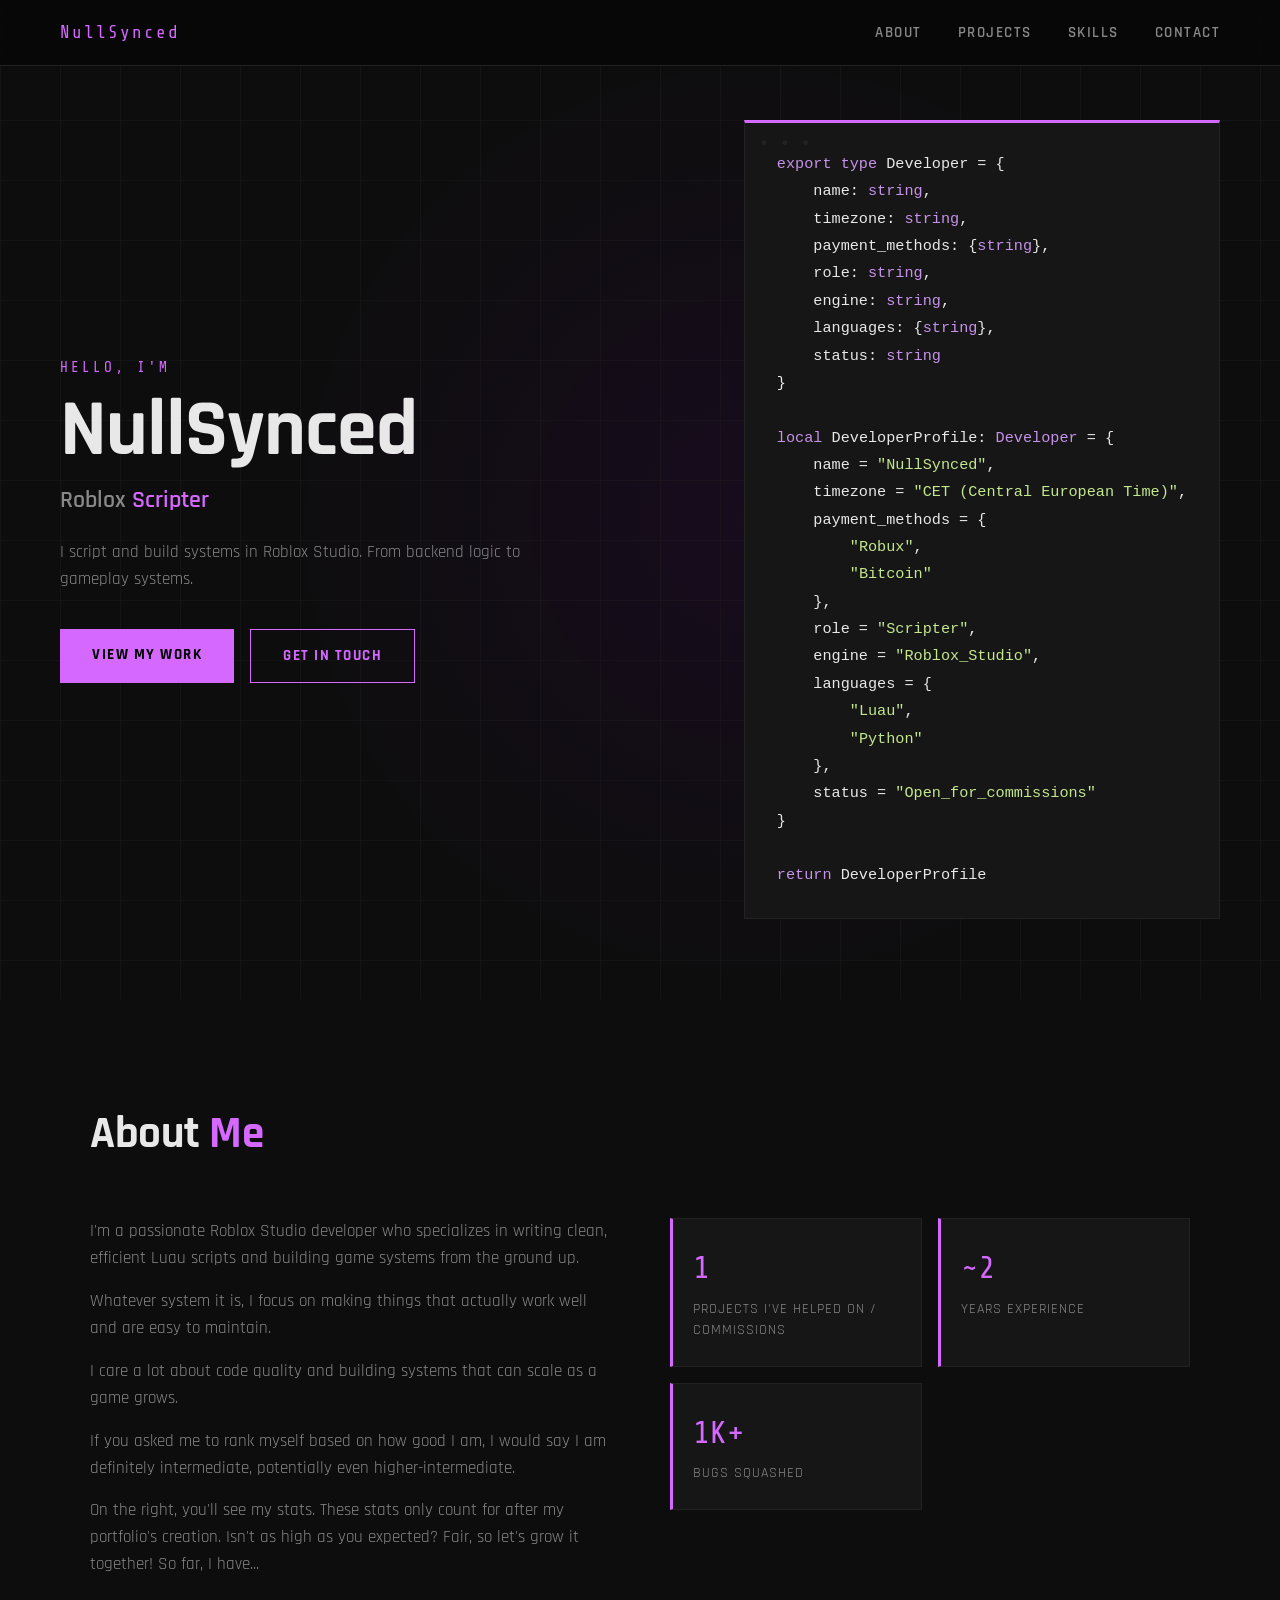
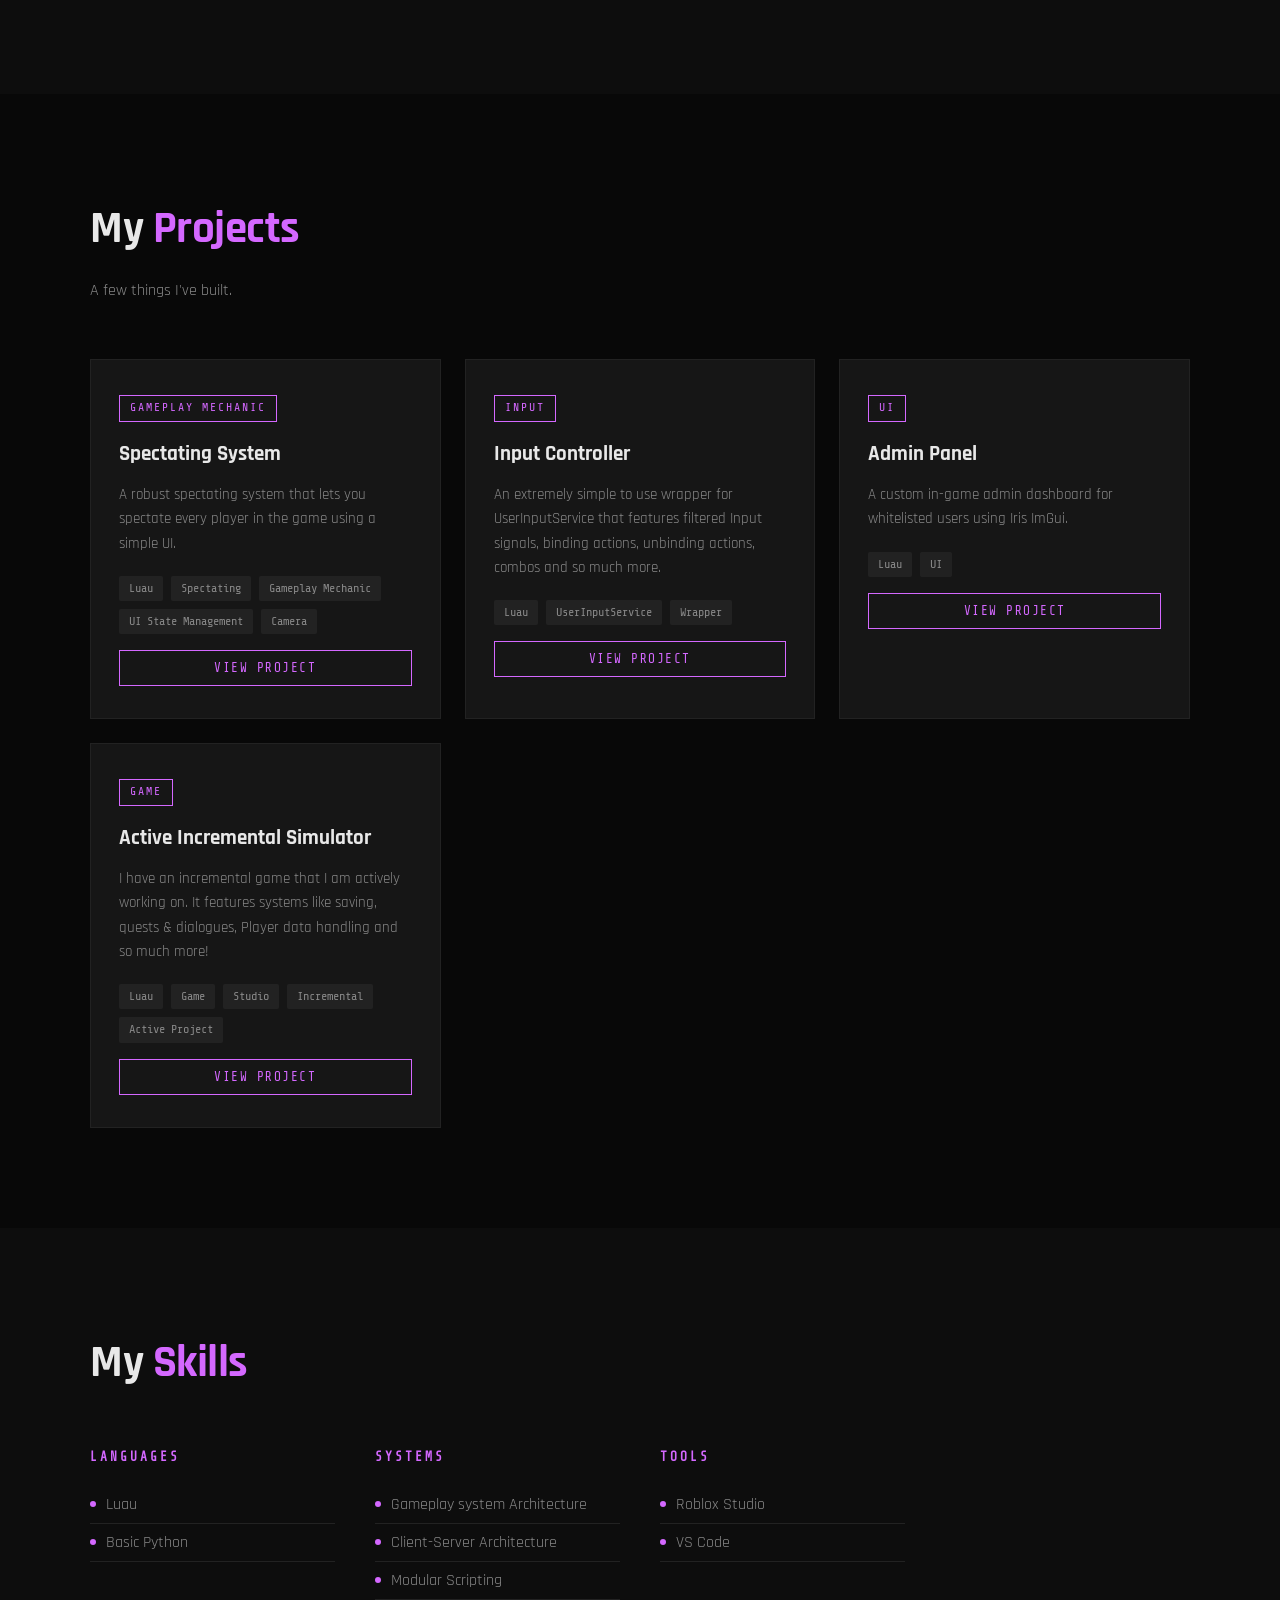
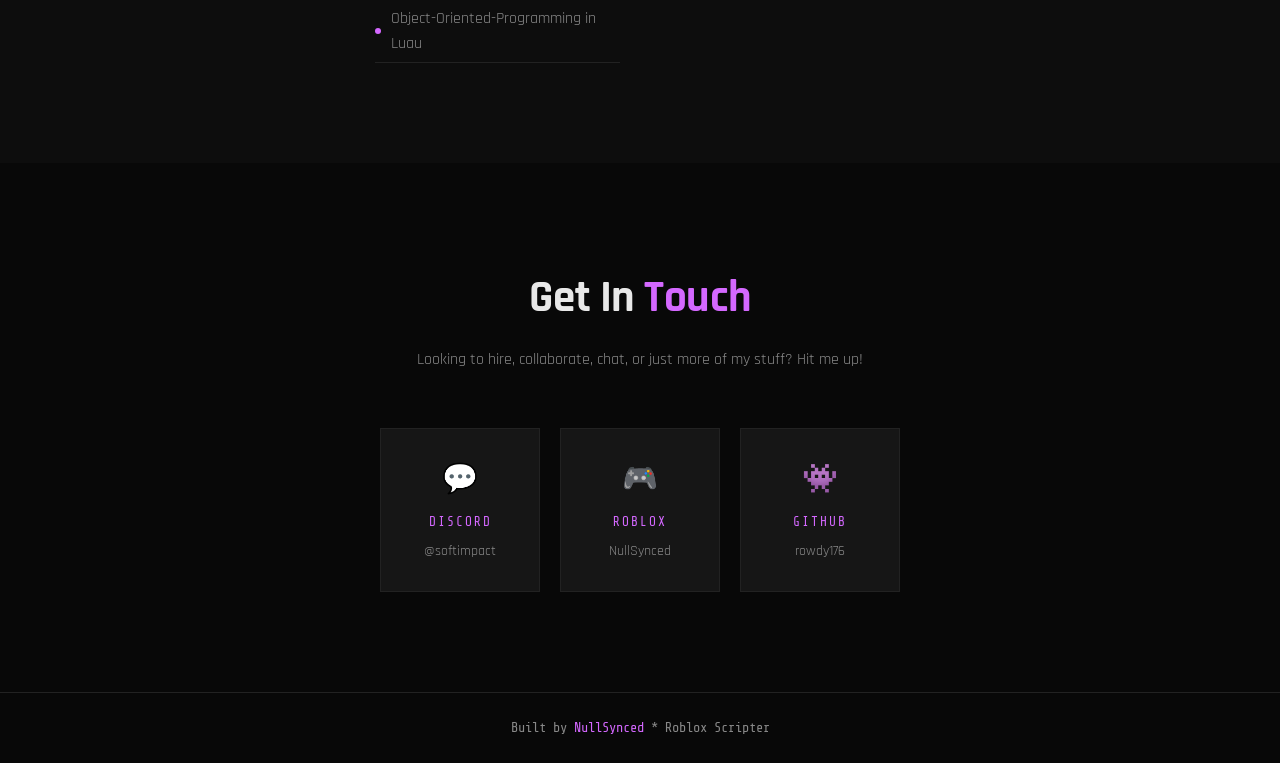
==== commit 5b3b88b0: "just realized this looked weird on the website" ====
--- a/Portfolio/index.html
+++ b/Portfolio/index.html
@@ -48,8 +48,7 @@
         </div>
         <div class="HeroCode">
 <pre><code><span class="c-keyword">export type</span> Developer = {
-    name: <span class="c-keyword">string</span>,
-    <!--nickname: <span class="c-keyword">string</span>?,-->
+    name: <span class="c-keyword">string</span>, <!--nickname: <span class="c-keyword">string</span>?,-->
     timezone: <span class="c-keyword">string</span>,
     payment_methods: {<span class="c-keyword">string</span>},
     role: <span class="c-keyword">string</span>,
@@ -59,8 +58,7 @@
 }
 
 <span class="c-keyword">local</span> DeveloperProfile: <span class="c-keyword">Developer</span> = {
-    name = <span class="c-string">"NullSynced"</span>,
-    <!--nickname = <span class="c-string">"softimpact"</span>,-->
+    name = <span class="c-string">"NullSynced"</span>, <!--nickname = <span class="c-string">"softimpact"</span>,-->
     timezone = <span class="c-string">"CET (Central European Time)"</span>,
     payment_methods = {
         <span class="c-string">"Robux"</span>,
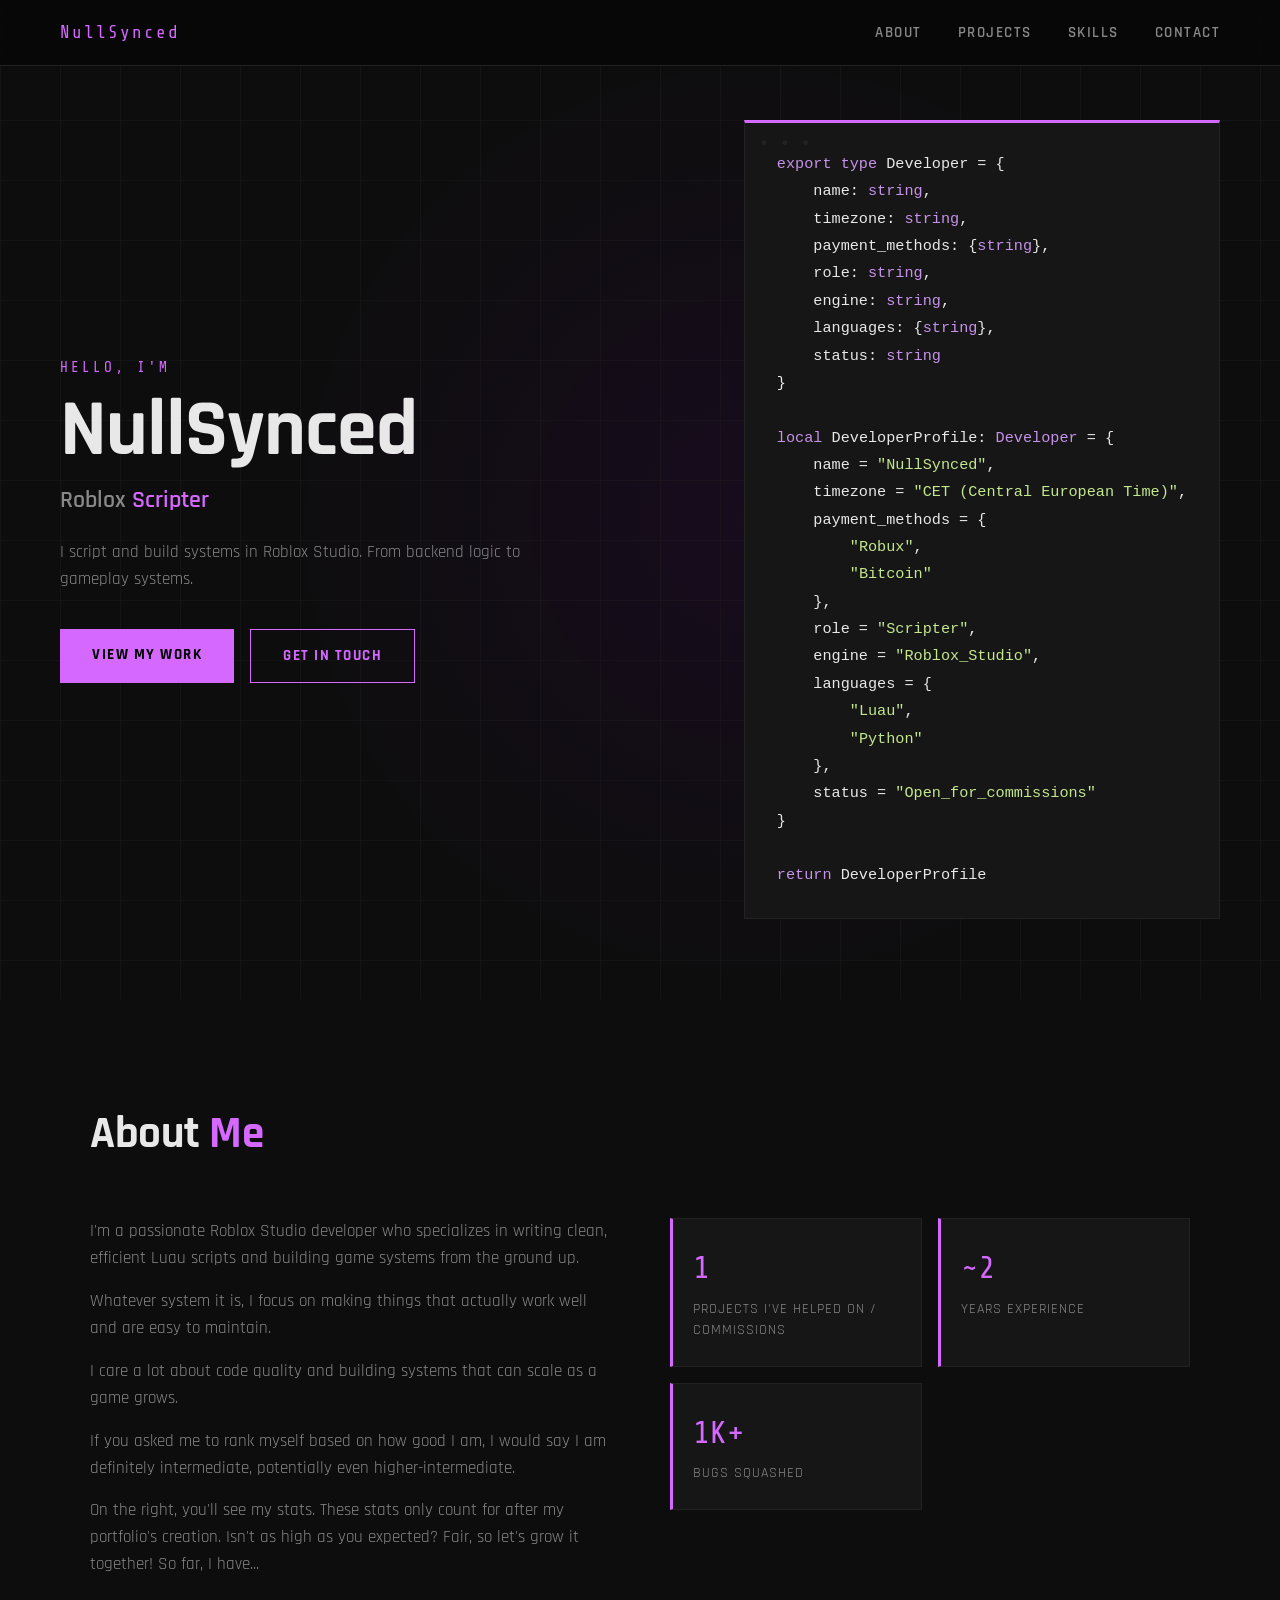
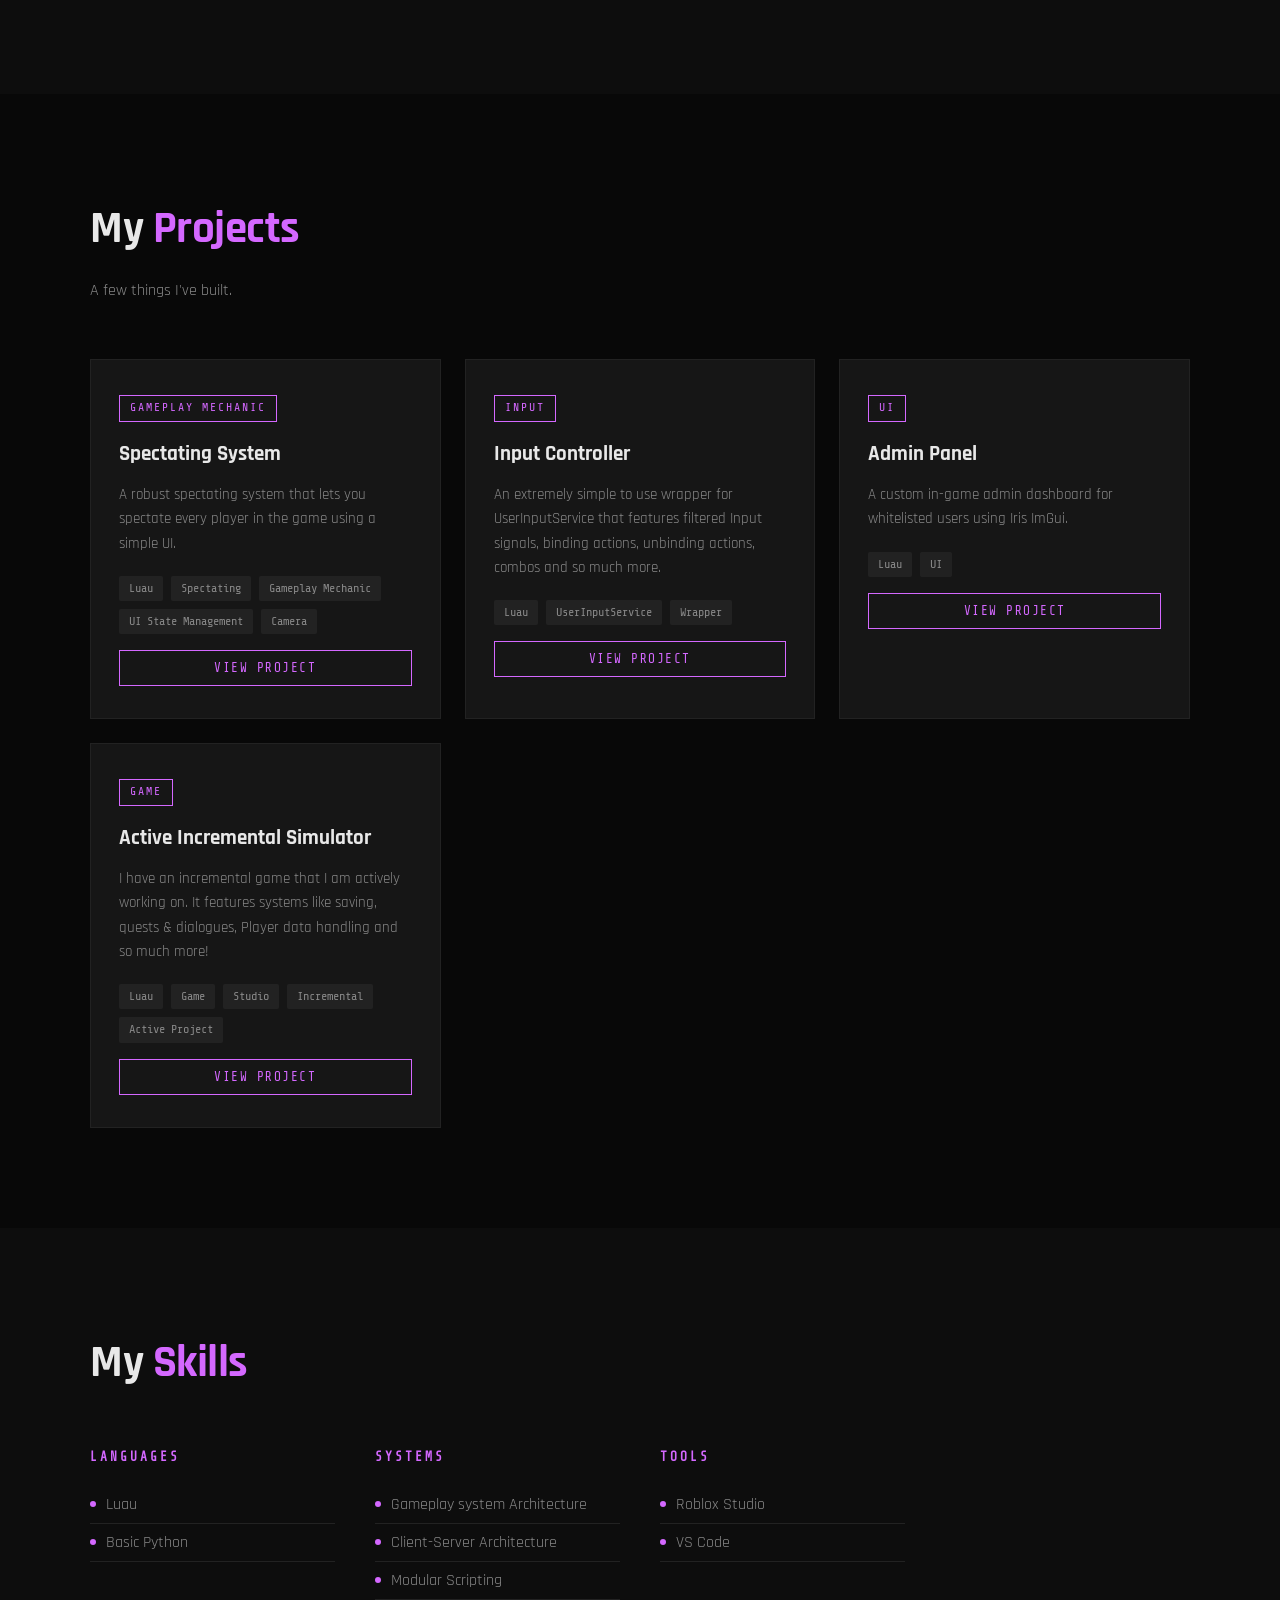
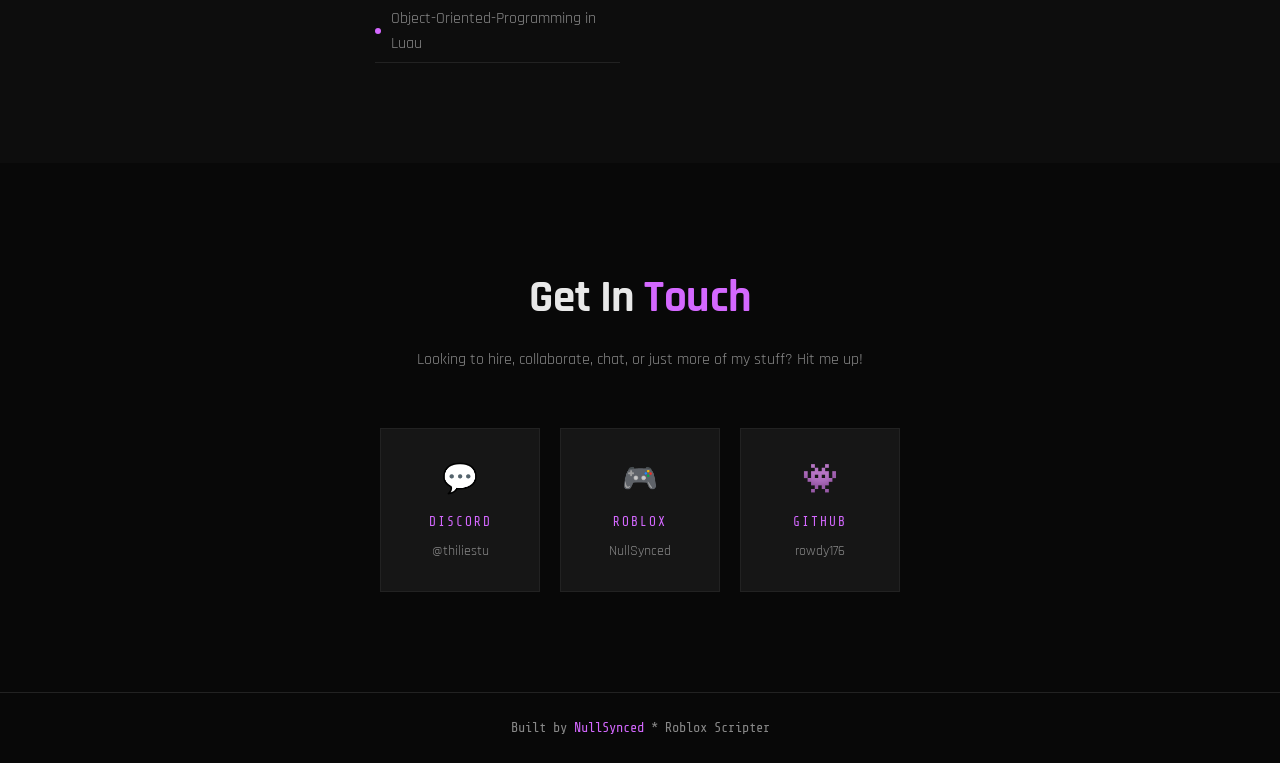
==== commit 9aa3d5fc: "forgot to change my contact" ====
--- a/Portfolio/index.html
+++ b/Portfolio/index.html
@@ -161,7 +161,7 @@
                 <a class="ContactCard">
                     <span class="ContactIcon">💬</span>
                     <span class="ContactPlatform">Discord</span>
-                    <span class="ContactHandle">@softimpact</span>
+                    <span class="ContactHandle">@thiliestu</span>
                 </a>
                 <a href="https://www.roblox.com/users/8551060448/profile" class="ContactCard">
                     <span class="ContactIcon">🎮</span>
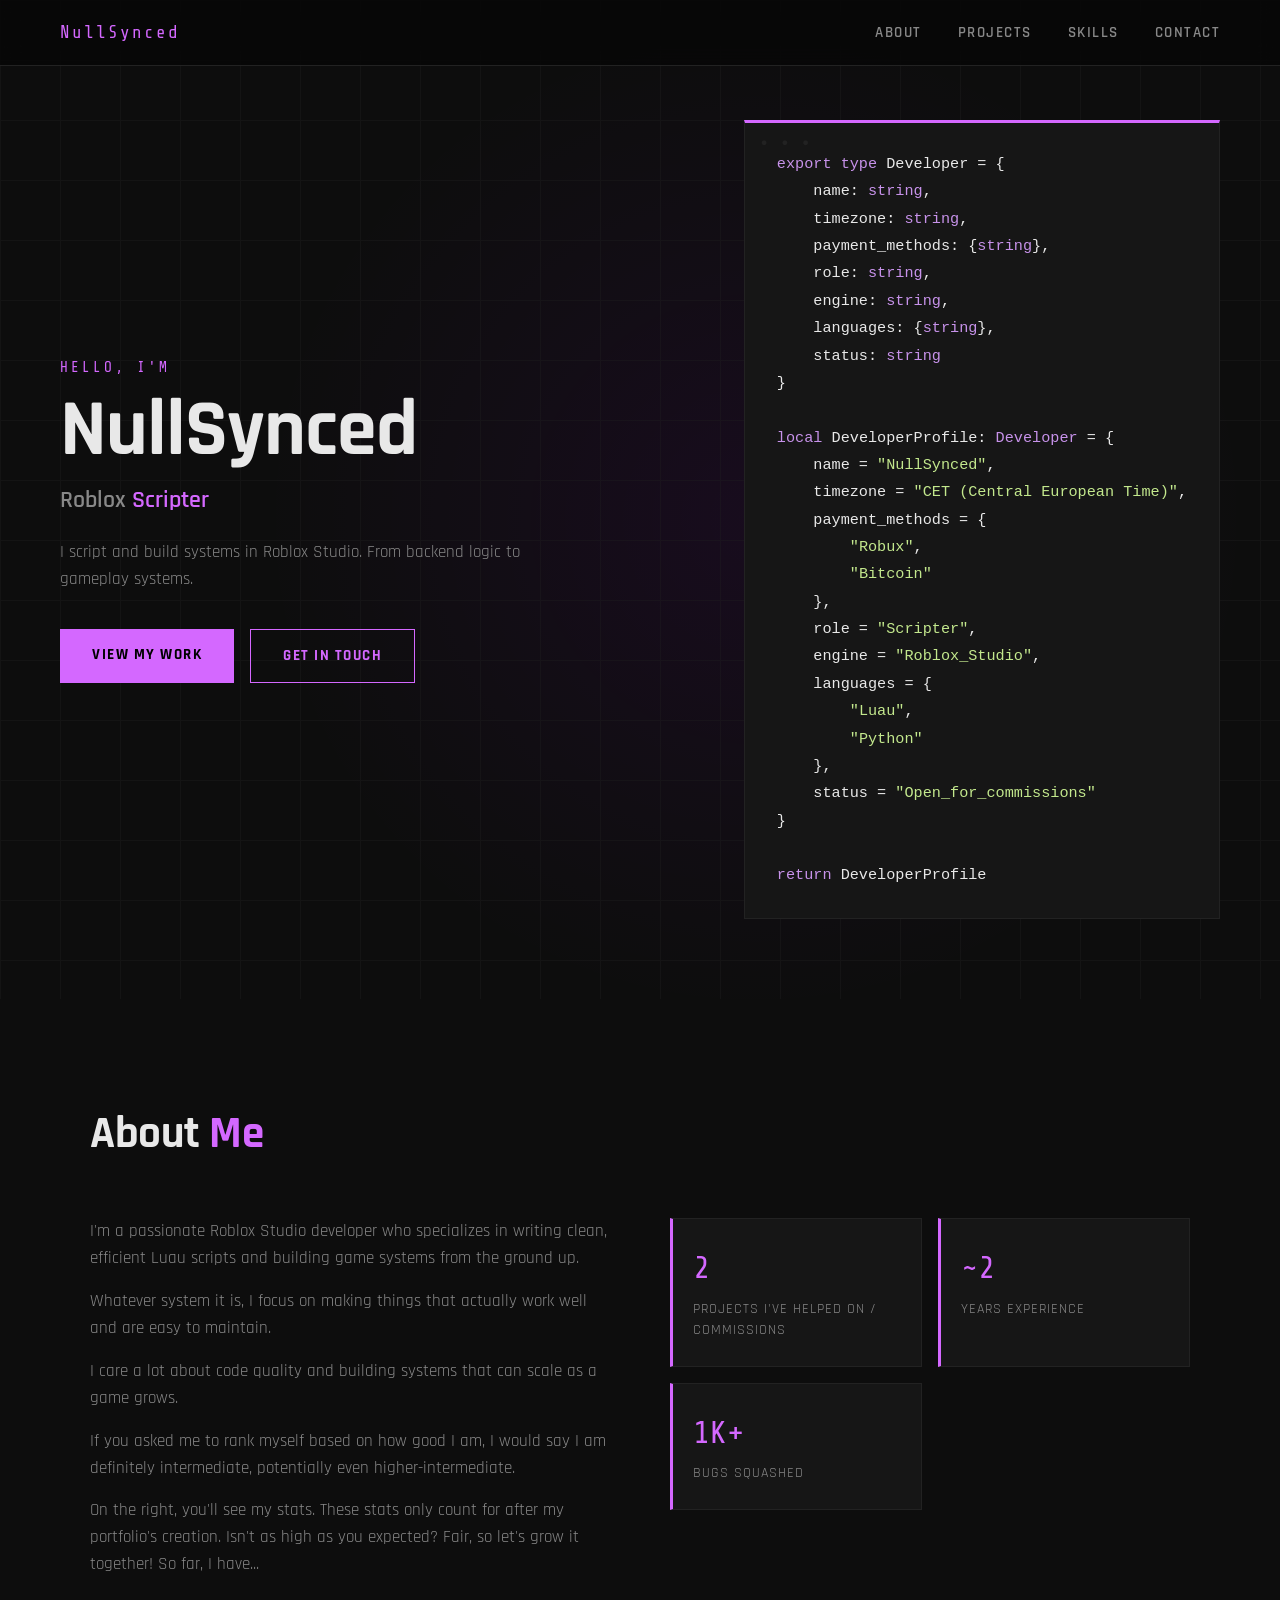
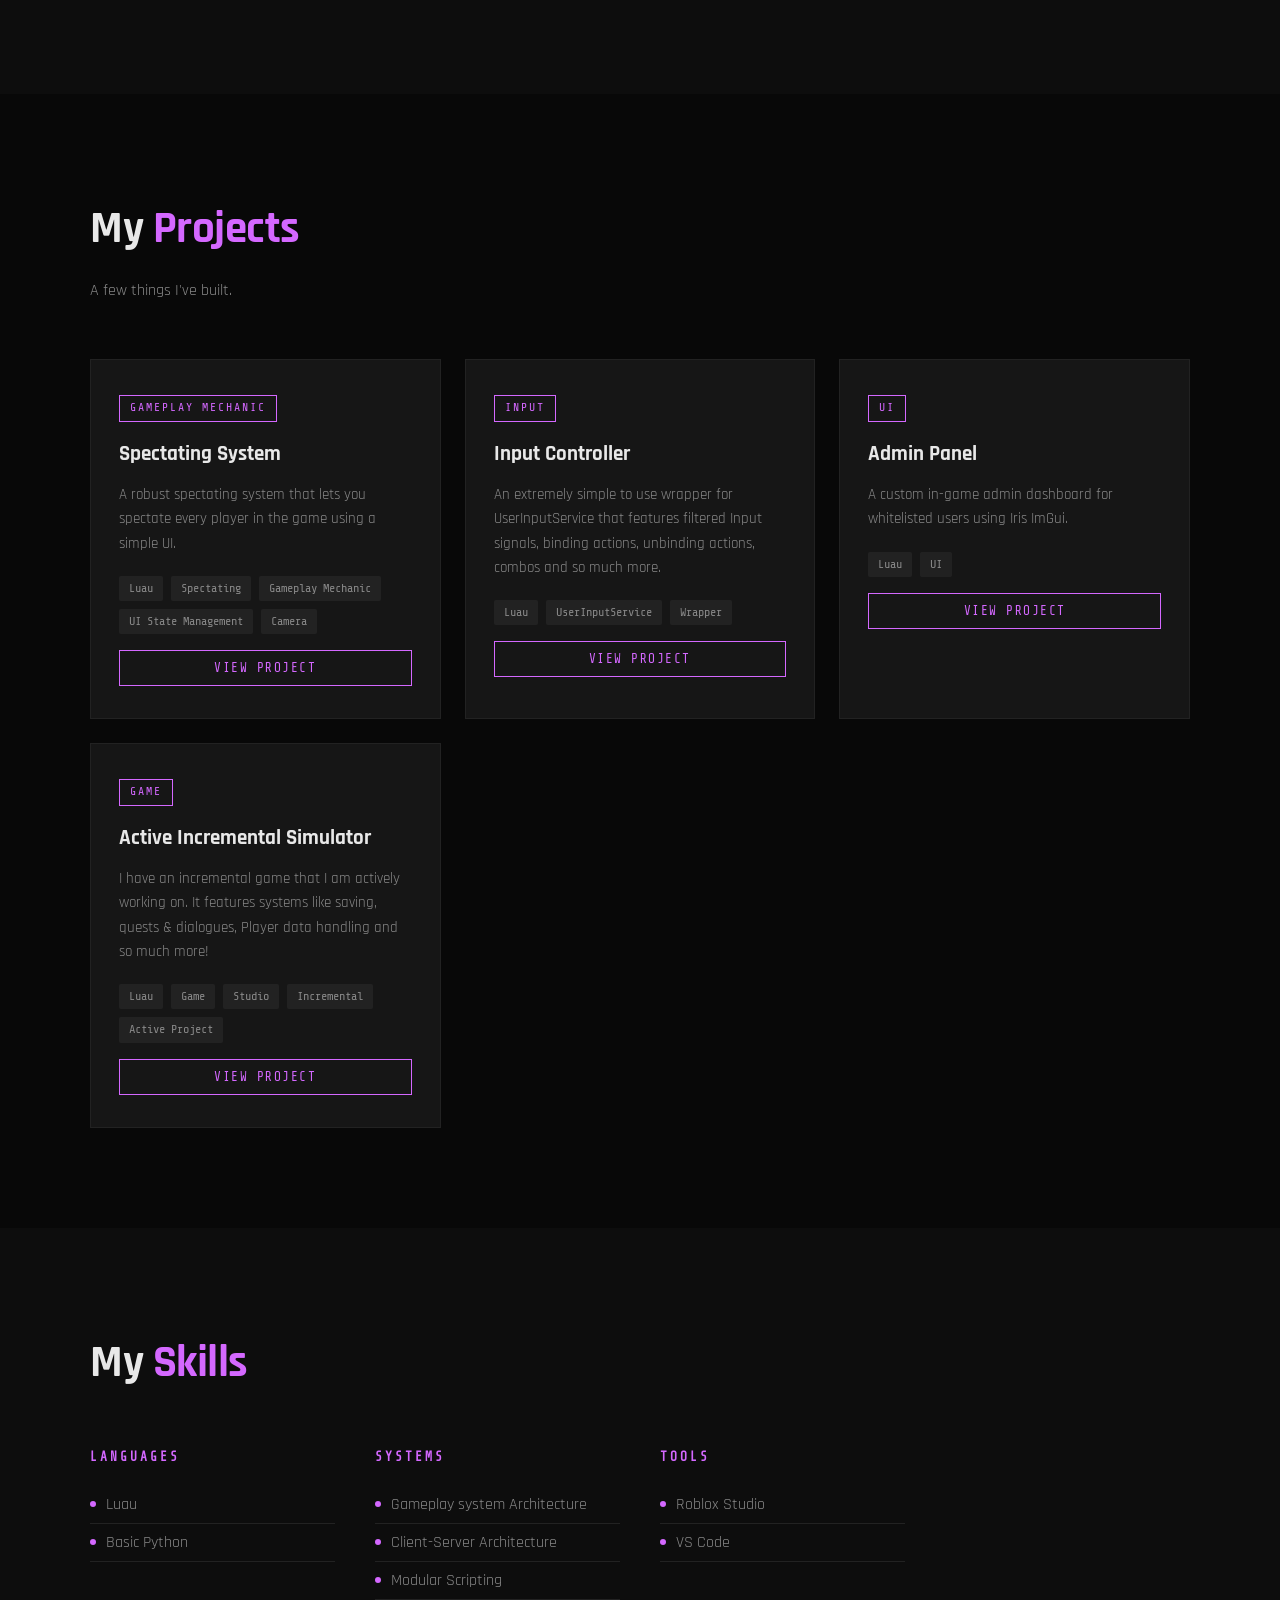
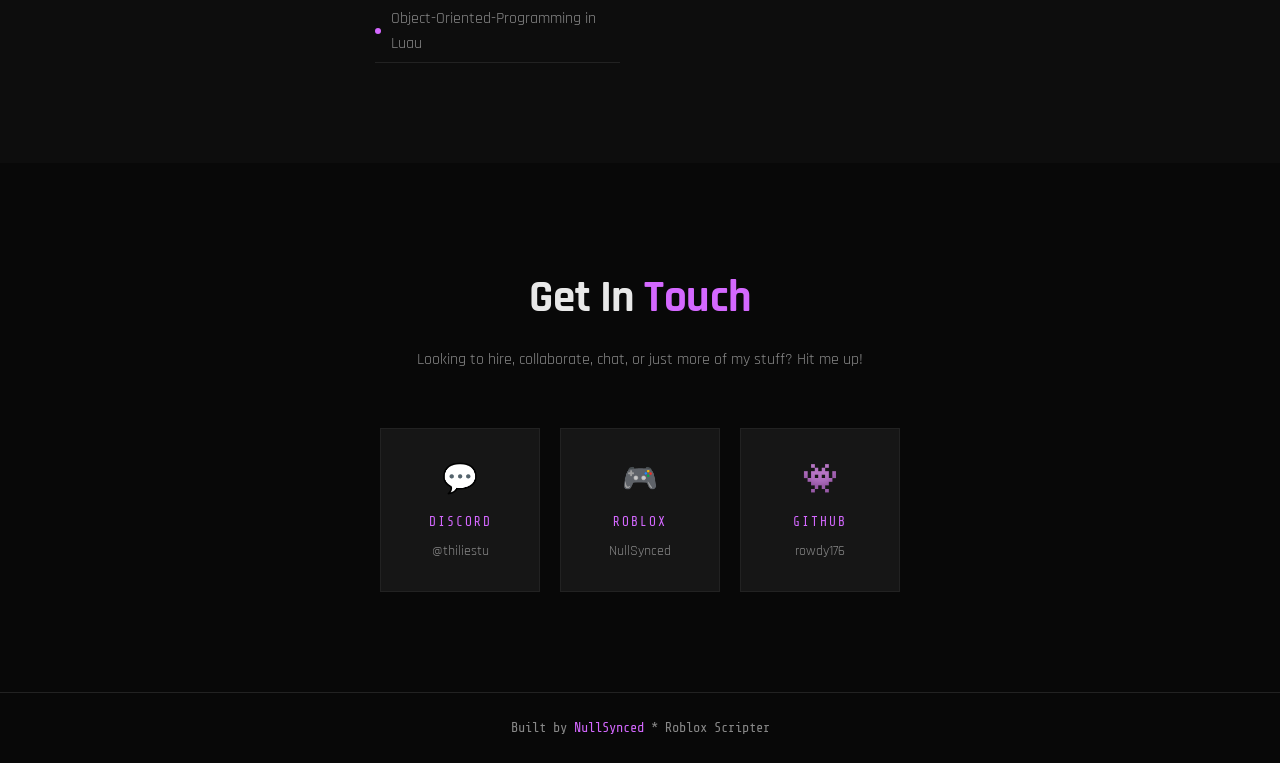
==== commit 6ad31cd0: "yeah" ====
--- a/Portfolio/index.html
+++ b/Portfolio/index.html
@@ -91,7 +91,7 @@
                 </div>
                 <div class="AboutStats">
                     <div class="StatCard">
-                        <span class="StatNum">1</span>
+                        <span class="StatNum">2</span>
                         <span class="StatLabel">Projects I've helped on / Commissions</span>
                     </div>
                     <div class="StatCard">
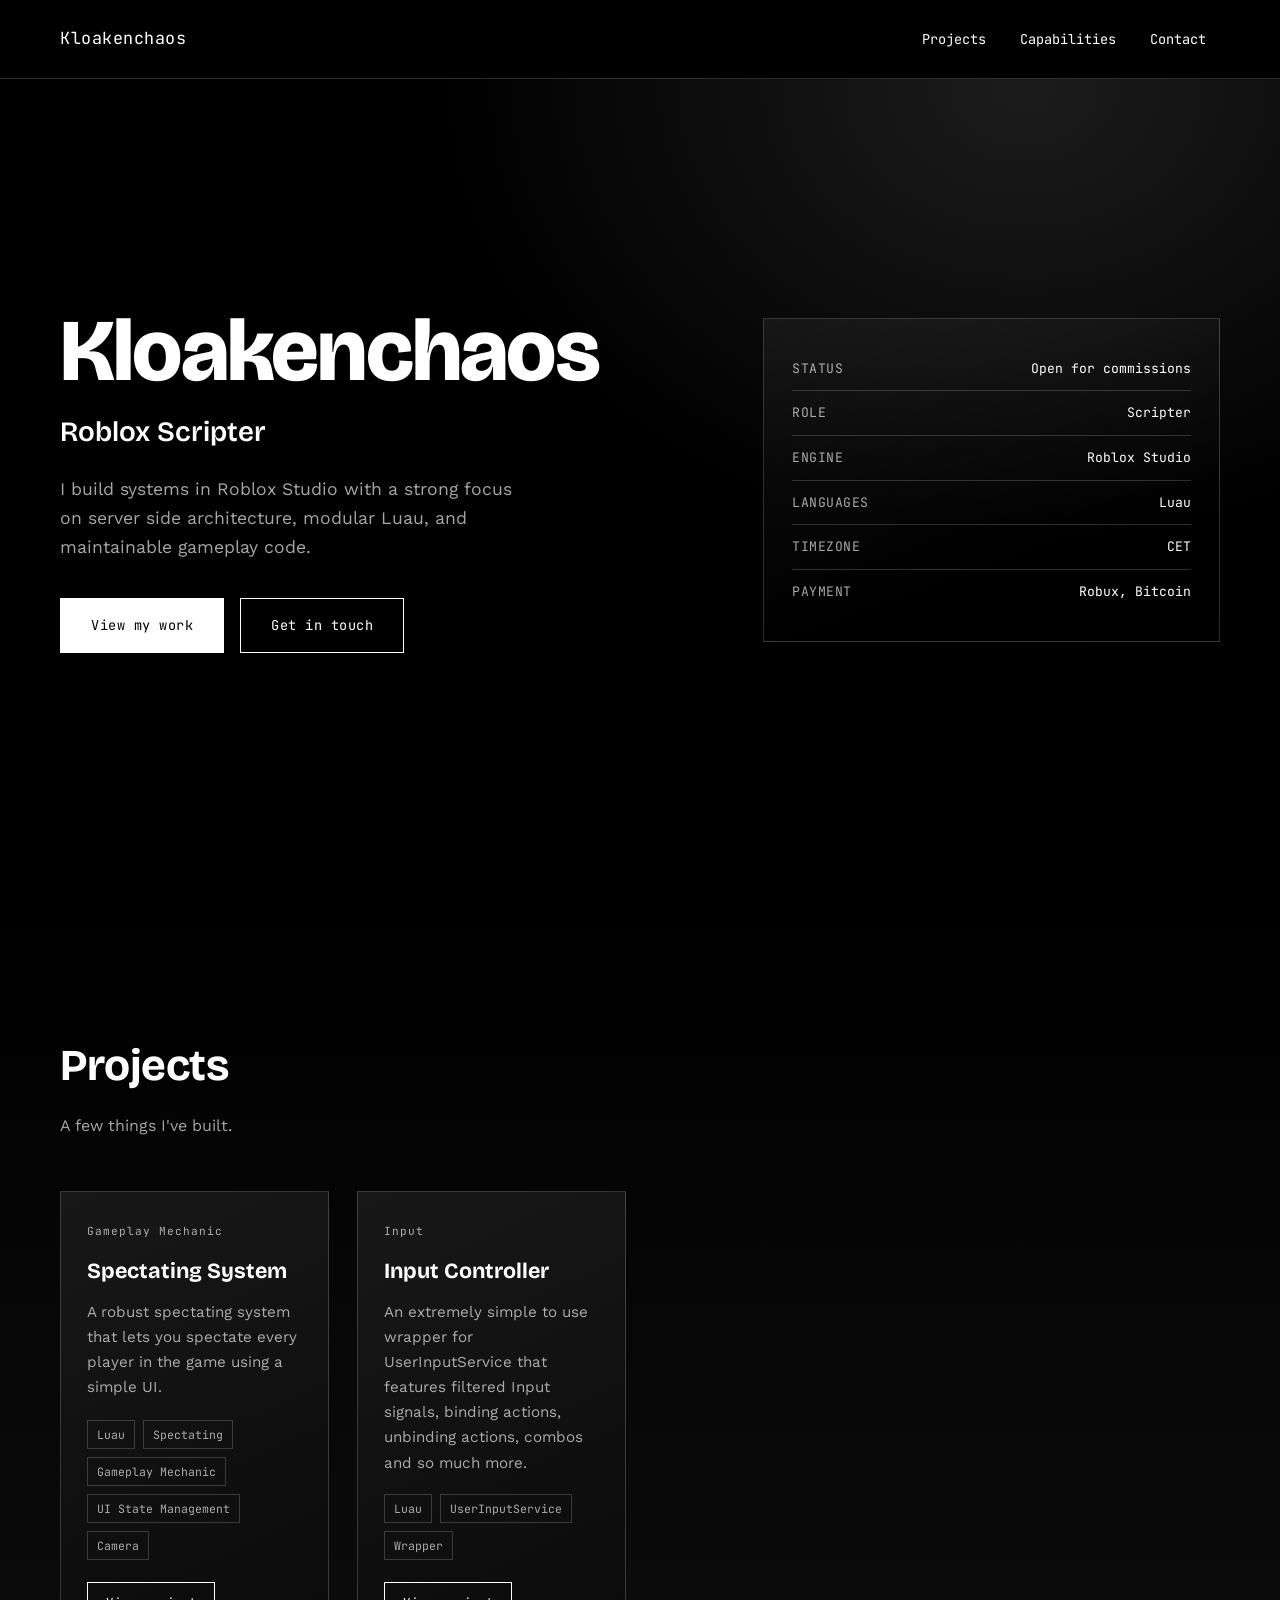
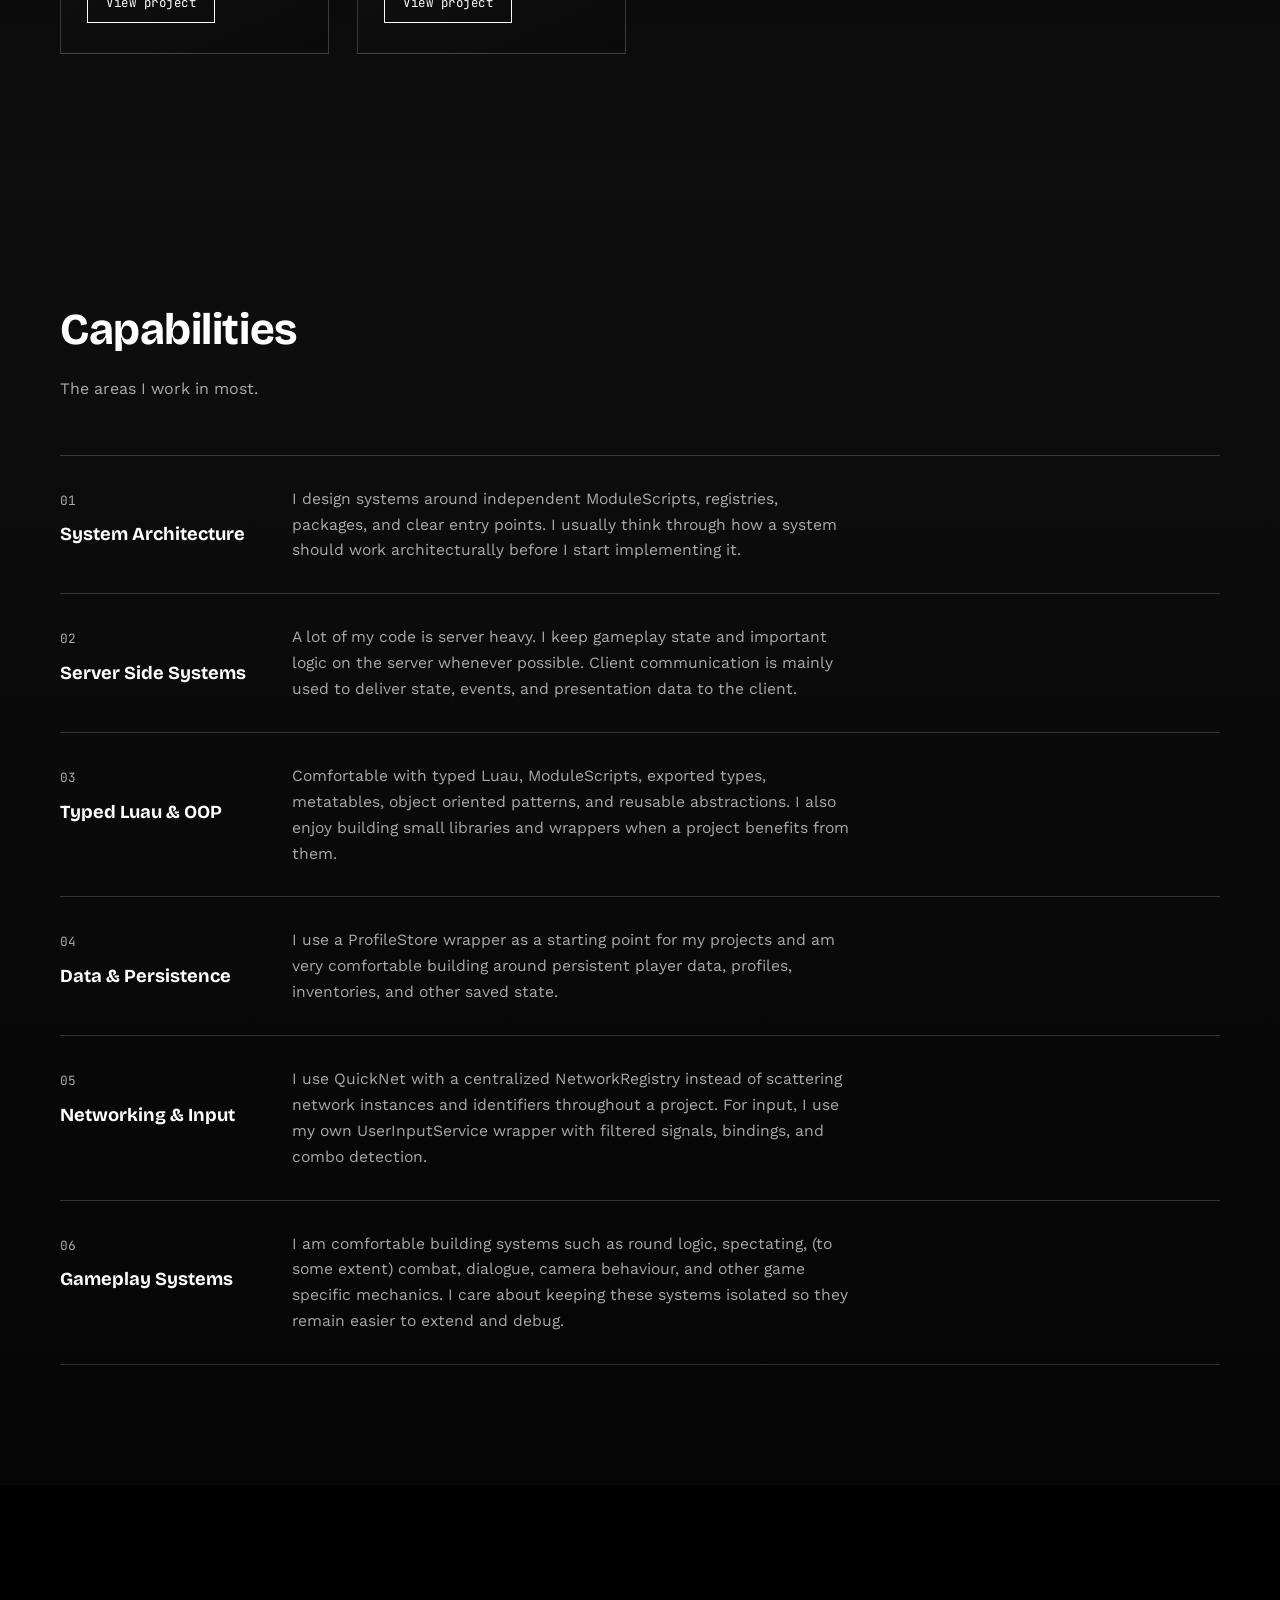
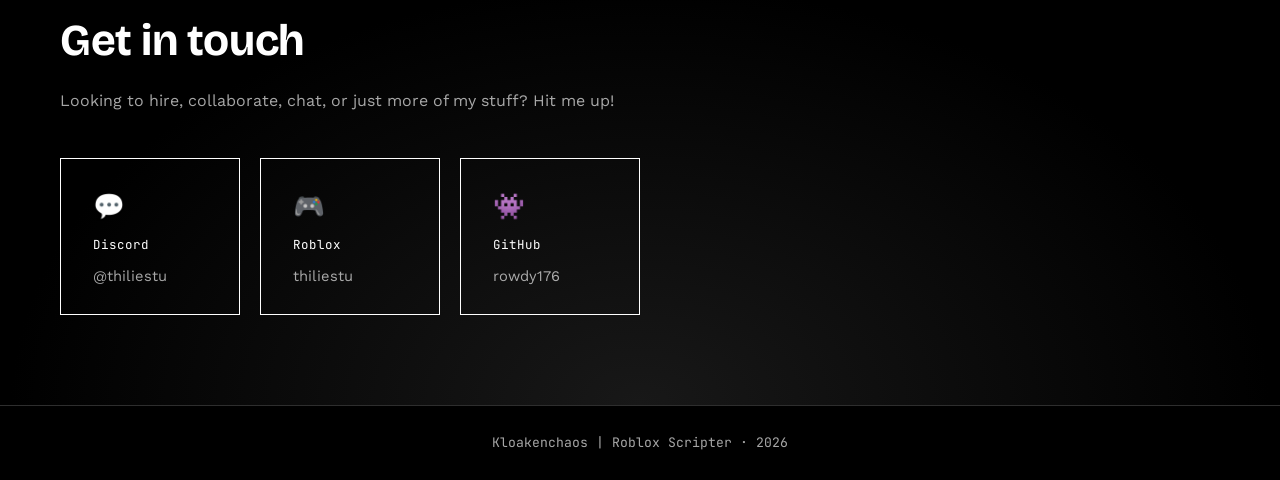
==== commit a2b1e917: "Full rework (I hope this doesnt break)" ====
--- a/Portfolio/index.html
+++ b/Portfolio/index.html
@@ -1,195 +1,141 @@
 <!DOCTYPE html>
 <html lang="en">
 <head>
-    <meta charset="UTF-8">
-    <meta name="viewport" content="width=device-width, initial-scale=1.0">
-    <title>NullSynced | Roblox Scripter</title>
-    <link href="style.css" rel="stylesheet">
-    <link rel="icon" href="Images/Echidna.ico"/>
-    <link href="https://fonts.googleapis.com/css2?family=Share+Tech+Mono&family=Rajdhani:wght@400;600;700&display=swap" rel="stylesheet">
+<meta charset="UTF-8">
+<meta name="viewport" content="width=device-width, initial-scale=1.0">
+<meta name="theme-color" content="#000000">
+<title>Kloakenchaos | Roblox Scripter</title>
+<meta name="description" content="Roblox Studio scripting portfolio showcasing projects and how to get in touch.">
+<link href="style.css" rel="stylesheet">
+<link rel="icon" href="Images/Echidna.ico">
 
-    <meta property="og:title" content="NullSynced | Portfolio">
-    <meta property="og:description" content="Roblox Studio scripting portfolio showcasing my projects, skills, and experience as a Roblox scripter.">
-    <meta property="og:url" content="https://rowdy176.github.io/Portfolio">
-    <meta property="og:image" content="https://rowdy176.github.io/Portfolio/Images/Banner.png">
-    <meta property="og:type" content="website">
+<link rel="preconnect" href="https://fonts.googleapis.com">
+<link rel="preconnect" href="https://fonts.gstatic.com" crossorigin>
+<link href="https://fonts.googleapis.com/css2?family=Bricolage+Grotesque:wght@600;700;800&family=Work+Sans:wght@400;500;600&family=JetBrains+Mono:wght@400;500;700&display=swap" rel="stylesheet">
 
-    <meta name="twitter:card" content="summary_large_image">
-    <meta name="twitter:title" content="NullSynced | Portfolio">
-    <meta name="twitter:description" content="Roblox Studio scripting portfolio showcasing my projects, skills, and experience as a Roblox scripter.">
-    <meta name="twitter:image" content="https://rowdy176.github.io/Portfolio/Images/Banner.png">
+<meta property="og:title" content="Kloakenchaos | Portfolio">
+<meta property="og:description" content="Roblox Studio scripting portfolio showcasing my projects and how to reach me.">
+<meta property="og:url" content="https://rowdy176.github.io/Portfolio">
+<meta property="og:image" content="https://rowdy176.github.io/Portfolio/Images/Banner.png">
+<meta property="og:type" content="website">
+
+<meta name="twitter:card" content="summary_large_image">
+<meta name="twitter:title" content="Kloakenchaos | Portfolio">
+<meta name="twitter:description" content="Roblox Studio scripting portfolio showcasing my projects and how to reach me.">
+<meta name="twitter:image" content="https://rowdy176.github.io/Portfolio/Images/Banner.png">
 </head>
-
 <body>
 
-    <!-- NAV BAR -->
-    <nav class="Navbar">
-        <span class="NavLogo">NullSynced</span>
-        <ul class="NavLinks">
-            <li><a href="#about">About</a></li>
-            <li><a href="#projects">Projects</a></li>
-            <li><a href="#skills">Skills</a></li>
-            <li><a href="#contact">Contact</a></li>
-        </ul>
-    </nav>
+<nav class="Navbar">
+    <a href="#home" class="NavLogo">Kloakenchaos</a>
+    <button class="NavToggle" id="NavToggle" type="button" aria-label="Toggle navigation menu" aria-expanded="false" aria-controls="NavLinks">
+        <span></span><span></span><span></span>
+    </button>
+    <ul class="NavLinks" id="NavLinks">
+        <li><a href="#projects">Projects</a></li>
+        <li><a href="#capabilities">Capabilities</a></li>
+        <li><a href="#contact">Contact</a></li>
+    </ul>
+</nav>
 
-    <!-- HERO SECTION -->
-    <section class="HeroSection" id="home">
-        <div class="HeroGrid"></div>
-        <div class="HeroContent">
-            <p class="HeroSub">Hello, I'm</p>
-            <h1 class="HeroName">NullSynced</h1>
-            <h2 class="HeroTitle">Roblox <span class="Accent">Scripter</span></h2>
-            <p class="HeroDesc">I script and build systems in Roblox Studio. From backend logic to gameplay systems.</p>
+<section class="Hero OnDark" id="home">
+    <div class="HeroInner">
+        <div class="HeroMain">
+            <h1 class="HeroName">Kloakenchaos</h1>
+            <p class="HeroRole">Roblox Scripter</p>
+            <p class="HeroDesc">I build systems in Roblox Studio with a strong focus on server side architecture, modular Luau, and maintainable gameplay code.</p>
             <div class="HeroBtns">
-                <a href="#projects" class="BtnPrimary">View My Work</a>
-                <a href="#contact" class="BtnSecondary">Get In Touch</a>
+                <a href="#projects" class="Btn BtnPrimary">View my work</a>
+                <a href="#contact" class="Btn BtnSecondary">Get in touch</a>
             </div>
         </div>
-        <div class="HeroCode">
-<pre><code><span class="c-keyword">export type</span> Developer = {
-    name: <span class="c-keyword">string</span>, <!--nickname: <span class="c-keyword">string</span>?,-->
-    timezone: <span class="c-keyword">string</span>,
-    payment_methods: {<span class="c-keyword">string</span>},
-    role: <span class="c-keyword">string</span>,
-    engine: <span class="c-keyword">string</span>,
-    languages: {<span class="c-keyword">string</span>},
-    status: <span class="c-keyword">string</span>
-}
+        <aside class="HeroSpec" aria-label="Quick facts">
+            <div class="HeroSpecRow"><span class="HeroSpecKey">Status</span><span class="HeroSpecVal">Open for commissions</span></div>
+            <div class="HeroSpecRow"><span class="HeroSpecKey">Role</span><span class="HeroSpecVal">Scripter</span></div>
+            <div class="HeroSpecRow"><span class="HeroSpecKey">Engine</span><span class="HeroSpecVal">Roblox Studio</span></div>
+            <div class="HeroSpecRow"><span class="HeroSpecKey">Languages</span><span class="HeroSpecVal">Luau</span></div>
+            <div class="HeroSpecRow"><span class="HeroSpecKey">Timezone</span><span class="HeroSpecVal">CET</span></div>
+            <div class="HeroSpecRow"><span class="HeroSpecKey">Payment</span><span class="HeroSpecVal">Robux, Bitcoin</span></div>
+        </aside>
+    </div>
+</section>
 
-<span class="c-keyword">local</span> DeveloperProfile: <span class="c-keyword">Developer</span> = {
-    name = <span class="c-string">"NullSynced"</span>, <!--nickname = <span class="c-string">"softimpact"</span>,-->
-    timezone = <span class="c-string">"CET (Central European Time)"</span>,
-    payment_methods = {
-        <span class="c-string">"Robux"</span>,
-        <span class="c-string">"Bitcoin"</span>
-    },
-    role = <span class="c-string">"Scripter"</span>,
-    engine = <span class="c-string">"Roblox_Studio"</span>,
-    languages = {
-        <span class="c-string">"Luau"</span>,
-        <span class="c-string">"Python"</span>
-    },
-    status = <span class="c-string">"Open_for_commissions"</span>
-}
+<section class="Section" id="projects">
+    <div class="SectionInner">
+        <h2 class="SectionTitle">Projects</h2>
+        <p class="SectionSub">A few things I've built.</p>
+        <div class="ProjectsGrid" id="ProjectsGrid"></div>
+    </div>
+</section>
 
-<span class="c-keyword">return</span> DeveloperProfile</code></pre>
-        </div>
-    </section>
-
-    <!-- ABOUT SECTION -->
-    <section class="Section" id="about">
-        <div class="SectionInner">
-            <h2 class="SectionTitle">About <span class="Accent">Me</span></h2>
-            <div class="AboutGrid">
-                <div class="AboutText">
-                    <p>I'm a passionate Roblox Studio developer who specializes in writing clean, efficient Luau scripts and building game systems from the ground up.</p>
-                    <p>Whatever system it is, I focus on making things that actually work well and are easy to maintain.</p>
-                    <p>I care a lot about code quality and building systems that can scale as a game grows.</p>
-                    <p>If you asked me to rank myself based on how good I am, I would say I am definitely intermediate, potentially even higher-intermediate.</p>
-                    <p>On the right, you'll see my stats. These stats only count for after my portfolio's creation. Isn't as high as you expected? Fair, so let's grow it together! So far, I have...</p>
-                </div>
-                <div class="AboutStats">
-                    <div class="StatCard">
-                        <span class="StatNum">2</span>
-                        <span class="StatLabel">Projects I've helped on / Commissions</span>
-                    </div>
-                    <div class="StatCard">
-                        <span class="StatNum">~2</span>
-                        <span class="StatLabel">Years Experience</span>
-                    </div>
-                    <div class="StatCard">
-                        <span class="StatNum">1K+</span>
-                        <span class="StatLabel">Bugs Squashed</span>
-                    </div>
-                </div>
+<section class="Section" id="capabilities">
+    <div class="SectionInner">
+        <h2 class="SectionTitle">Capabilities</h2>
+        <p class="SectionSub">The areas I work in most.</p>
+        <div class="CapList">
+            <div class="CapRow">
+                <div><span class="CapNum">01</span><div class="CapName">System Architecture</div></div>
+                <p class="CapDesc">I design systems around independent ModuleScripts, registries, packages, and clear entry points. I usually think through how a system should work architecturally before I start implementing it.</p>
+            </div>
+            <div class="CapRow">
+                <div><span class="CapNum">02</span><div class="CapName">Server Side Systems</div></div>
+                <p class="CapDesc">A lot of my code is server heavy. I keep gameplay state and important logic on the server whenever possible. Client communication is mainly used to deliver state, events, and presentation data to the client.</p>
+            </div>
+            <div class="CapRow">
+                <div><span class="CapNum">03</span><div class="CapName">Typed Luau & OOP</div></div>
+                <p class="CapDesc">Comfortable with typed Luau, ModuleScripts, exported types, metatables, object oriented patterns, and reusable abstractions. I also enjoy building small libraries and wrappers when a project benefits from them.</p>
+            </div>
+            <div class="CapRow">
+                <div><span class="CapNum">04</span><div class="CapName">Data & Persistence</div></div>
+                <p class="CapDesc">I use a ProfileStore wrapper as a starting point for my projects and am very comfortable building around persistent player data, profiles, inventories, and other saved state.</p>
+            </div>
+            <div class="CapRow">
+                <div><span class="CapNum">05</span><div class="CapName">Networking & Input</div></div>
+                <p class="CapDesc">I use QuickNet with a centralized NetworkRegistry instead of scattering network instances and identifiers throughout a project. For input, I use my own UserInputService wrapper with filtered signals, bindings, and combo detection.</p>
+            </div>
+            <div class="CapRow">
+                <div><span class="CapNum">06</span><div class="CapName">Gameplay Systems</div></div>
+                <p class="CapDesc">I am comfortable building systems such as round logic, spectating, (to some extent) combat, dialogue, camera behaviour, and other game specific mechanics. I care about keeping these systems isolated so they remain easier to extend and debug.</p>
             </div>
         </div>
-    </section>
+    </div>
+</section>
 
-    <!-- PROJECTS SECTION -->
-    <section class="Section SectionDark" id="projects">
-        <div class="SectionInner">
-            <h2 class="SectionTitle">My <span class="Accent">Projects</span></h2>
-            <p class="SectionSub">A few things I've built.</p>
-            <div class="ProjectsGrid" id="ProjectsGrid"></div>
-        </div>
-    </section>
-
-    <!-- SKILLS SECTION -->
-    <section class="Section" id="skills">
-        <div class="SectionInner">
-            <h2 class="SectionTitle">My <span class="Accent">Skills</span></h2>
-            <div class="SkillsGrid">
-
-                <div class="SkillGroup">
-                    <h3 class="SkillGroupTitle">Languages</h3>
-                    <div class="SkillList">
-                        <div class="SkillItem"><span class="SkillDot"></span>Luau</div>
-                        <div class="SkillItem"><span class="SkillDot"></span>Basic Python</div>
-                    </div>
-                </div>
-
-                <div class="SkillGroup">
-                    <h3 class="SkillGroupTitle">Systems</h3>
-                    <div class="SkillList">
-                        <div class="SkillItem"><span class="SkillDot"></span>Gameplay system Architecture</div>
-                        <div class="SkillItem"><span class="SkillDot"></span>Client-Server Architecture</div>
-                        <div class="SkillItem"><span class="SkillDot"></span>Modular Scripting</div>
-                        <div class="SkillItem"><span class="SkillDot"></span>Object-Oriented-Programming in Luau</div>
-                    </div>
-                </div>
-
-                <div class="SkillGroup">
-                    <h3 class="SkillGroupTitle">Tools</h3>
-                    <div class="SkillList">
-                        <div class="SkillItem"><span class="SkillDot"></span>Roblox Studio</div>
-                        <div class="SkillItem"><span class="SkillDot"></span>VS Code</div>
-                    </div>
-                </div>
-
-            </div>
-        </div>
-    </section>
-
-    <!-- CONTACT SECTION -->
-    <section class="Section SectionDark" id="contact">
-        <div class="SectionInner ContactInner">
-            <h2 class="SectionTitle">Get In <span class="Accent">Touch</span></h2>
-            <p class="SectionSub">Looking to hire, collaborate, chat, or just more of my stuff? Hit me up!</p>
-            <div class="ContactLinks">
-                <a class="ContactCard">
-                    <span class="ContactIcon">💬</span>
-                    <span class="ContactPlatform">Discord</span>
-                    <span class="ContactHandle">@thiliestu</span>
-                </a>
-                <a href="https://www.roblox.com/users/8551060448/profile" class="ContactCard">
-                    <span class="ContactIcon">🎮</span>
-                    <span class="ContactPlatform">Roblox</span>
-                    <span class="ContactHandle">NullSynced</span>
-                </a>
-                <a href="https://github.com/rowdy176" class="ContactCard">
-                    <span class="ContactIcon">👾</span>
-                    <span class="ContactPlatform">GitHub</span>
-                    <span class="ContactHandle">rowdy176</span>
-                </a>
-            </div>
-        </div>
-    </section>
-
-    <!-- FOOTER SECTION -->
-    <footer class="Footer">
-        <p>Built by <span class="Accent">NullSynced</span>  *  Roblox Scripter</p>
-    </footer>
-
-    <!-- PROJECT MODAL -->
-    <div class="ModalOverlay" id="ModalOverlay">
-        <div class="Modal" id="Modal">
-            <button class="ModalClose" id="ModalClose">✕</button>
-            <div class="ModalBody" id="ModalBody"></div>
+<section class="Section SectionContact OnDark" id="contact">
+    <div class="SectionInner ContactInner">
+        <h2 class="SectionTitle">Get in touch</h2>
+        <p class="SectionSub">Looking to hire, collaborate, chat, or just more of my stuff? Hit me up!</p>
+        <div class="ContactLinks">
+            <button class="ContactCard" type="button" data-copy="@Kloakenchaos">
+                <span class="ContactIcon">💬</span>
+                <span class="ContactPlatform">Discord</span>
+                <span class="ContactHandle">@thiliestu</span>
+            </button>
+            <a href="https://www.roblox.com/users/8551060448/profile" class="ContactCard" target="_blank" rel="noopener noreferrer">
+                <span class="ContactIcon">🎮</span>
+                <span class="ContactPlatform">Roblox</span>
+                <span class="ContactHandle">thiliestu</span>
+            </a>
+            <a href="https://github.com/rowdy176" class="ContactCard" target="_blank" rel="noopener noreferrer">
+                <span class="ContactIcon">👾</span>
+                <span class="ContactPlatform">GitHub</span>
+                <span class="ContactHandle">rowdy176</span>
+            </a>
         </div>
     </div>
+</section>
 
-    <script src="script.js"></script>
+<footer class="Footer OnDark">
+    <p>Kloakenchaos | Roblox Scripter · <span id="Year"></span></p>
+</footer>
+
+<div class="ModalOverlay" id="ModalOverlay" role="dialog" aria-modal="true" aria-label="Project details">
+    <div class="Modal" id="Modal">
+        <button class="ModalClose" id="ModalClose" type="button" aria-label="Close project details">✕</button>
+        <div class="ModalBody" id="ModalBody"></div>
+    </div>
+</div>
+
+<script src="script.js"></script>
 </body>
-</html>
+</html>
--- a/Portfolio/style.css
+++ b/Portfolio/style.css
@@ -5,667 +5,471 @@
 }
 
 :root {
-    --bg:        #0d0d0d;
-    --bg-dark:   #080808;
-    --surface:   #161616;
-    --border:    #222222;
-    --accent:    #d468ff;
-    --accent2:   #7c3aed;
-    --text:      #e8e8e8;
-    --text-muted:#888888;
-    --font-mono: 'Share Tech Mono', monospace;
-    --font-main: 'Rajdhani', sans-serif;
-}
-
-html {
-    scroll-behavior: smooth;
-}
+    --white: #ffffff;
+    --black: #000000;
+    --muted: rgba(255, 255, 255, 0.65);
+    --muted-on-light: rgba(0, 0, 0, 0.6);
+    --line: rgba(255, 255, 255, 0.18);
+    --line-on-light: rgba(0, 0, 0, 0.15);
+    --bone: #d8d4cc;
+    --muted-on-bone: rgba(0, 0, 0, 0.58);
+    --line-on-bone: rgba(0, 0, 0, 0.16);
+
+    --font-display: 'Bricolage Grotesque', sans-serif;
+    --font-body: 'Work Sans', sans-serif;
+    --font-mono: 'JetBrains Mono', monospace;
+
+    --maxw: 1160px;
+}
+
+@media (prefers-reduced-motion: no-preference) {
+    html { scroll-behavior: smooth; }
+}
+
+section[id] { scroll-margin-top: 84px; }
 
 body {
-    background-color: var(--bg);
-    color: var(--text);
-    font-family: var(--font-main);
-    font-size: 18px;
-    line-height: 1.6;
+    background: #000000;
+    color: var(--white);
+    font-family: var(--font-body);
+    font-size: 1.05rem;
+    line-height: 1.65;
     overflow-x: hidden;
 }
 
-a {
-    text-decoration: none;
-    color: inherit;
+a { text-decoration: none; color: inherit; }
+ul { list-style: none; }
+img, video { max-width: 100%; display: block; }
+
+a:focus-visible,
+button:focus-visible {
+    outline: 2px solid currentColor;
+    outline-offset: 3px;
 }
 
 .Navbar {
     position: fixed;
-    top: 0;
-    left: 0;
-    width: 100%;
+    inset: 0 0 auto 0;
     z-index: 100;
     display: flex;
     align-items: center;
     justify-content: space-between;
-    padding: 18px 60px;
-    background: rgba(8, 8, 8, 0.85);
-    backdrop-filter: blur(12px);
-    border-bottom: 1px solid var(--border);
-}
-
+    padding: 20px 60px;
+    background: #000000;
+    color: var(--white);
+    border-bottom: 1px solid var(--line);
+}
 .NavLogo {
     font-family: var(--font-mono);
-    font-size: 1.1rem;
-    color: var(--accent);
-    letter-spacing: 2px;
-}
-
-.NavLinks {
-    list-style: none;
-    display: flex;
-    gap: 36px;
-}
-
+    font-size: 1.05rem;
+    letter-spacing: 0.5px;
+}
+.NavLinks { display: flex; gap: 6px; }
 .NavLinks a {
-    font-size: 0.95rem;
-    font-weight: 600;
-    letter-spacing: 1.5px;
-    text-transform: uppercase;
-    color: var(--text-muted);
-    transition: color 0.2s;
-}
-
-.NavLinks a:hover {
-    color: var(--accent);
-}
-
-.HeroSection {
+    display: inline-block;
+    padding: 8px 14px;
+    font-family: var(--font-mono);
+    font-size: 0.85rem;
+    transition: background 0.2s, color 0.2s;
+}
+.NavLinks a:hover,
+.NavLinks a.active {
+    background: var(--white);
+    color: var(--black);
+}
+.NavToggle {
+    display: none;
+    flex-direction: column;
+    justify-content: center;
+    gap: 5px;
+    width: 30px;
+    height: 30px;
+    background: none;
+    border: none;
+    cursor: pointer;
+    padding: 0;
+}
+.NavToggle span {
+    width: 100%;
+    height: 2px;
+    background: var(--white);
+    transition: transform 0.25s ease, opacity 0.2s ease;
+}
+.NavToggle.open span:nth-child(1) { transform: translateY(7px) rotate(45deg); }
+.NavToggle.open span:nth-child(2) { opacity: 0; }
+.NavToggle.open span:nth-child(3) { transform: translateY(-7px) rotate(-45deg); }
+
+.Hero {
     position: relative;
     min-height: 100vh;
     display: flex;
     align-items: center;
+    padding: 160px 60px 100px;
+    overflow: hidden;
+    background: radial-gradient(ellipse 900px 700px at 80% 10%, #1c1c1c 0%, #000000 65%);
+}
+.HeroInner {
+    position: relative;
+    z-index: 1;
+    width: 100%;
+    max-width: var(--maxw);
+    margin: 0 auto;
+    display: grid;
+    grid-template-columns: 1.4fr 1fr;
+    gap: 64px;
+    align-items: center;
+}
+.HeroMain { animation: fadeUp 0.7s ease both; }
+.HeroName {
+    font-family: var(--font-display);
+    font-weight: 800;
+    font-size: clamp(2.75rem, 7vw, 5.5rem);
+    line-height: 1;
+    letter-spacing: -0.02em;
+    margin-bottom: 14px;
+}
+.HeroRole {
+    font-family: var(--font-display);
+    font-weight: 600;
+    font-size: clamp(1.25rem, 2.4vw, 1.75rem);
+    margin-bottom: 20px;
+}
+.HeroDesc {
+    color: var(--muted);
+    font-size: 1.1rem;
+    max-width: 460px;
+    margin-bottom: 36px;
+}
+.HeroBtns { display: flex; gap: 16px; flex-wrap: wrap; }
+
+.Btn {
+    display: inline-block;
+    padding: 15px 30px;
+    font-family: var(--font-mono);
+    font-size: 0.85rem;
+    letter-spacing: 0.5px;
+    cursor: pointer;
+    border: 1.5px solid var(--white);
+    transition: background 0.2s, color 0.2s, transform 0.2s;
+}
+.BtnPrimary { background: var(--white); color: var(--black); }
+.BtnPrimary:hover { background: transparent; color: var(--white); transform: translateY(-2px); }
+.BtnSecondary { background: transparent; color: var(--white); }
+.BtnSecondary:hover { background: var(--white); color: var(--black); transform: translateY(-2px); }
+
+.HeroSpec {
+    position: relative;
+    background: linear-gradient(160deg, rgba(255, 255, 255, 0.06), rgba(255, 255, 255, 0) 70%);
+    border: 1px solid var(--line);
+    padding: 28px;
+    animation: fadeUp 0.7s 0.15s ease both;
+}
+.HeroSpecRow {
+    display: flex;
     justify-content: space-between;
-    padding: 120px 60px 80px;
-    overflow: hidden;
-    gap: 40px;
-}
-
-.HeroGrid {
-    position: absolute;
-    inset: 0;
-    background-image:
-        linear-gradient(var(--border) 1px, transparent 1px),
-        linear-gradient(90deg, var(--border) 1px, transparent 1px);
-    background-size: 60px 60px;
-    opacity: 0.35;
-    pointer-events: none;
-}
-
-.HeroSection::before {
-    content: '';
-    position: absolute;
-    left: 20%;
-    width: 1000px;
-    height: 1000px;
-    background: radial-gradient(circle, rgba(170, 0, 255, 0.07) 0%, transparent 70%);
-    pointer-events: none;
-}
-
-.HeroContent {
-    position: relative;
-    max-width: 580px;
-    animation: fadeUp 0.8s ease both;
-}
-
-.HeroSub {
-    font-family: var(--font-mono);
-    font-size: 0.9rem;
-    color: var(--accent);
-    letter-spacing: 3px;
-    text-transform: uppercase;
-    margin-bottom: 12px;
-}
-
-.HeroName {
-    font-size: 5rem;
+    gap: 16px;
+    padding: 11px 0;
+    border-bottom: 1px solid var(--line);
+    font-family: var(--font-mono);
+    font-size: 0.82rem;
+}
+.HeroSpecRow:last-child { border-bottom: none; }
+.HeroSpecKey { color: var(--muted); text-transform: uppercase; letter-spacing: 0.5px; }
+.HeroSpecVal { text-align: right; }
+
+.Section { padding: 120px 60px; }
+#projects {
+    padding: 130px 60px 120px;
+    background: linear-gradient(180deg, #000000 0%, #0e0e0e 100%);
+}
+.SectionContact {
+    padding: 120px 60px 90px;
+    background: radial-gradient(ellipse 900px 600px at 50% 100%, #181818 0%, #000000 70%);
+}
+
+.SectionInner { max-width: var(--maxw); margin: 0 auto; }
+.SectionInner--narrow { max-width: 640px; }
+
+.SectionTitle {
+    font-family: var(--font-display);
     font-weight: 700;
-    line-height: 1;
-    letter-spacing: -1px;
-    margin-bottom: 10px;
-}
-
-.HeroTitle {
-    font-size: 1.5rem;
-    font-weight: 600;
-    color: var(--text-muted);
-    margin-bottom: 20px;
-}
-
-.HeroDesc {
-    font-size: 1.05rem;
-    color: var(--text-muted);
-    max-width: 480px;
-    margin-bottom: 36px;
-}
-
-.HeroBtns {
-    display: flex;
-    gap: 16px;
-    flex-wrap: wrap;
-}
-
-.BtnPrimary {
-    padding: 14px 32px;
-    background: var(--accent);
-    color: #000;
-    font-family: var(--font-main);
+    font-size: clamp(2rem, 4vw, 2.75rem);
+    letter-spacing: -0.01em;
+}
+.SectionSub { color: var(--muted); margin-top: 10px; font-size: 1rem; }
+
+.Stat {
+    flex: 1;
+    padding: 26px 18px;
+    border-left: 1px solid var(--line);
+    text-align: center;
+}
+.Stat:first-child { border-left: none; }
+.StatNum { display: block; font-family: var(--font-mono); font-size: 1.9rem; margin-bottom: 8px; }
+.StatLabel { display: block; font-size: 0.8rem; color: var(--muted); line-height: 1.4; }
+
+.SkillTags { display: flex; flex-wrap: wrap; gap: 10px; }
+.SkillTag {
+    font-family: var(--font-mono);
+    font-size: 0.82rem;
+    border: 1px solid var(--white);
+    padding: 8px 14px;
+}
+
+#capabilities {
+    background: linear-gradient(180deg, #0e0e0e 0%, #050505 100%);
+}
+.CapList { margin-top: 52px; border-top: 1px solid var(--line); }
+.CapRow {
+    display: grid;
+    grid-template-columns: 200px 1fr;
+    gap: 32px;
+    padding: 30px 0;
+    border-bottom: 1px solid var(--line);
+}
+.CapNum {
+    font-family: var(--font-mono);
+    font-size: 0.8rem;
+    color: var(--muted);
+}
+.CapName {
+    font-family: var(--font-display);
     font-weight: 700;
-    font-size: 0.95rem;
-    letter-spacing: 1.5px;
-    text-transform: uppercase;
-    border: none;
+    font-size: 1.15rem;
+    margin-top: 6px;
+}
+.CapDesc { color: var(--muted); font-size: 0.98rem; max-width: 560px; }
+.CapDesc code {
+    font-family: var(--font-mono);
+    font-size: 0.85em;
+    color: var(--white);
+}
+
+.ProjectsGrid {
+    display: grid;
+    grid-template-columns: repeat(auto-fill, minmax(260px, 1fr));
+    gap: 28px;
+    margin-top: 52px;
+}
+.ProjectCard {
+    background: linear-gradient(155deg, #181818 0%, #0a0a0a 100%);
+    border: 1px solid var(--line);
+    transition: transform 0.2s, border-color 0.2s;
+    display: flex;
+    flex-direction: column;
+}
+.ProjectCard:hover { transform: translateY(-3px); border-color: rgba(255, 255, 255, 0.4); }
+.ProjectBody { padding: 30px 26px; display: flex; flex-direction: column; flex: 1; }
+.ProjectTag {
+    display: inline-block;
+    font-family: var(--font-mono);
+    font-size: 0.7rem;
+    letter-spacing: 1px;
+    margin-bottom: 14px;
+    align-self: flex-start;
+    color: var(--muted);
+}
+.ProjectName { font-family: var(--font-display); font-size: 1.35rem; font-weight: 700; margin-bottom: 10px; }
+.ProjectDesc { color: var(--muted); font-size: 0.95rem; margin-bottom: 18px; flex: 1; }
+.ProjectTech { display: flex; flex-wrap: wrap; gap: 8px; margin-bottom: 22px; }
+.ProjectTech span {
+    font-family: var(--font-mono);
+    font-size: 0.72rem;
+    color: var(--muted);
+    border: 1px solid var(--line);
+    padding: 4px 9px;
+}
+.BtnViewProject {
+    padding: 11px 18px;
+    background: transparent;
+    color: var(--white);
+    border: 1.5px solid var(--white);
+    font-family: var(--font-mono);
+    font-size: 0.78rem;
+    letter-spacing: 0.5px;
     cursor: pointer;
-    transition: opacity 0.2s, transform 0.2s;
-}
-
-.BtnPrimary:hover {
-    opacity: 0.85;
-    transform: translateY(-2px);
-}
-
-.BtnSecondary {
-    padding: 14px 32px;
+    transition: background 0.2s, color 0.2s;
+    align-self: flex-start;
+}
+.BtnViewProject:hover { background: var(--white); color: var(--black); }
+
+.ProjectCover { background: var(--white); min-height: 240px; overflow: hidden; }
+.ProjectCover img {
+    width: 100%;
+    height: 100%;
+    object-fit: cover;
+    filter: grayscale(100%);
+    transition: filter 0.5s ease;
+}
+.ProjectCard:hover .ProjectCover img { filter: grayscale(0%); }
+
+.ProjectCard--featured {
+    grid-column: 1 / -1;
+    display: grid;
+    grid-template-columns: minmax(240px, 420px) 1fr;
+    background: var(--bone);
+    border-color: var(--bone);
+    color: var(--black);
+}
+.ProjectCard--featured .ProjectBody { padding: 40px 36px; justify-content: center; }
+.ProjectCard--featured .ProjectTag,
+.ProjectCard--featured .ProjectDesc { color: var(--muted-on-bone); }
+.ProjectCard--featured .ProjectName { font-size: 1.7rem; }
+.ProjectCard--featured .ProjectTech span { color: var(--muted-on-bone); border-color: var(--line-on-bone); }
+.ProjectCard--featured .BtnViewProject { border-color: var(--black); color: var(--black); }
+.ProjectCard--featured .BtnViewProject:hover { background: var(--black); color: var(--bone); }
+
+.ContactLinks { display: flex; flex-wrap: wrap; gap: 20px; margin-top: 44px; }
+.ContactCard {
+    display: flex;
+    flex-direction: column;
+    align-items: flex-start;
+    gap: 8px;
     background: transparent;
-    color: var(--accent);
-    font-family: var(--font-main);
-    font-weight: 700;
-    font-size: 0.95rem;
-    letter-spacing: 1.5px;
-    text-transform: uppercase;
-    border: 1px solid var(--accent);
+    border: 1px solid var(--white);
+    padding: 26px 32px;
+    min-width: 180px;
+    font: inherit;
+    color: inherit;
     cursor: pointer;
     transition: background 0.2s, color 0.2s, transform 0.2s;
 }
-
-.BtnSecondary:hover {
-    background: var(--accent);
-    color: #000;
-    transform: translateY(-2px);
-}
-
-.HeroCode {
-    position: relative;
-    background: var(--surface);
-    border: 1px solid var(--border);
-    border-top: 3px solid var(--accent);
-    padding: 28px 32px;
-    font-family: var(--font-mono);
-    font-size: 0.95rem;
-    line-height: 1.8;
-    min-width: 300px;
-    animation: fadeUp 0.8s 0.2s ease both;
-}
-
-.HeroCode::before {
-    content: '● ● ●';
-    position: absolute;
-    top: 10px;
-    left: 16px;
-    font-size: 0.7rem;
-    color: var(--border);
-    letter-spacing: 4px;
-}
-
-.c-keyword { color: #c792ea; }
-.c-string   { color: #c3e88d; }
-
-.Section {
-    padding: 100px 60px;
-}
-
-.SectionDark {
-    background-color: var(--bg-dark);
-}
-
-.SectionInner {
-    max-width: 1100px;
-    margin: 0 auto;
-}
-
-.SectionTitle {
-    font-size: 2.8rem;
-    font-weight: 700;
-    margin-bottom: 12px;
-    letter-spacing: -0.5px;
-}
-
-.SectionSub {
-    color: var(--text-muted);
-    margin-bottom: 56px;
-    font-size: 1rem;
-}
-
-.Accent {
-    color: var(--accent);
-}
-
-.AboutGrid {
-    display: grid;
-    grid-template-columns: 1fr 1fr;
-    gap: 60px;
-    align-items: start;
-    margin-top: 48px;
-}
-
-.AboutText p {
-    color: var(--text-muted);
-    margin-bottom: 16px;
-    font-size: 1.05rem;
-}
-
-.AboutStats {
-    display: grid;
-    grid-template-columns: 1fr 1fr;
-    gap: 16px;
-}
-
-.StatCard {
-    background: var(--surface);
-    border: 1px solid var(--border);
-    border-left: 3px solid var(--accent);
-    padding: 24px 20px;
-    display: flex;
-    flex-direction: column;
-    gap: 4px;
-}
-
-.StatNum {
-    font-family: var(--font-mono);
-    font-size: 2rem;
-    color: var(--accent);
-}
-
-.StatLabel {
-    font-size: 0.85rem;
-    color: var(--text-muted);
-    letter-spacing: 1px;
-    text-transform: uppercase;
-}
-
-.ProjectsGrid {
-    display: grid;
-    grid-template-columns: repeat(auto-fill, minmax(280px, 1fr));
-    gap: 24px;
-    margin-top: 48px;
-}
-
-.ProjectCard {
-    background: var(--surface);
-    border: 1px solid var(--border);
-    padding: 32px 28px;
-    transition: border-color 0.25s, transform 0.25s;
-    position: relative;
-    overflow: hidden;
-}
-
-.ProjectCard::before {
-    content: '';
-    position: absolute;
-    top: 0;
-    left: 0;
-    width: 0;
-    height: 2px;
-    background: var(--accent);
-    transition: width 0.3s ease;
-}
-
-.ProjectCard:hover::before {
-    width: 100%;
-}
-
-.ProjectCard:hover {
-    border-color: #333;
-    transform: translateY(-4px);
-}
-
-.ProjectTag {
-    display: inline-block;
-    font-family: var(--font-mono);
-    font-size: 0.72rem;
-    letter-spacing: 2px;
-    text-transform: uppercase;
-    color: var(--accent);
-    border: 1px solid var(--accent);
-    padding: 3px 10px;
-    margin-bottom: 16px;
-}
-
-.ProjectName {
-    font-size: 1.3rem;
-    font-weight: 700;
-    margin-bottom: 12px;
-}
-
-.ProjectDesc {
-    color: var(--text-muted);
-    font-size: 0.95rem;
-    margin-bottom: 20px;
-    line-height: 1.6;
-}
-
-.ProjectTech {
-    display: flex;
-    flex-wrap: wrap;
-    gap: 8px;
-}
-
-.ProjectTech span {
-    font-family: var(--font-mono);
-    font-size: 0.75rem;
-    color: var(--text-muted);
-    background: rgba(255,255,255,0.05);
-    padding: 3px 10px;
-    border-radius: 2px;
-}
-
-.SkillsGrid {
-    display: grid;
-    grid-template-columns: repeat(auto-fill, minmax(220px, 1fr));
-    gap: 40px;
-    margin-top: 48px;
-}
-
-.SkillGroupTitle {
-    font-family: var(--font-mono);
-    font-size: 0.8rem;
-    letter-spacing: 3px;
-    text-transform: uppercase;
-    color: var(--accent);
-    margin-bottom: 18px;
-}
-
-.SkillItem {
-    display: flex;
-    align-items: center;
-    gap: 10px;
-    color: var(--text-muted);
-    font-size: 0.98rem;
-    padding: 6px 0;
-    border-bottom: 1px solid var(--border);
-}
-
-.SkillDot {
-    width: 6px;
-    height: 6px;
-    background: var(--accent);
-    border-radius: 50%;
-    flex-shrink: 0;
-}
-
-.ContactInner {
+.ContactCard:hover { background: var(--white); color: var(--black); transform: translateY(-3px); }
+.ContactIcon { font-size: 1.6rem; }
+.ContactPlatform { font-family: var(--font-mono); font-size: 0.78rem; letter-spacing: 1px; }
+.ContactHandle { font-size: 0.92rem; color: var(--muted); }
+.ContactCard:hover .ContactHandle { color: var(--muted-on-light); }
+
+.Footer {
+    background: #000000;
     text-align: center;
-}
-
-.ContactLinks {
-    display: flex;
-    justify-content: center;
-    flex-wrap: wrap;
-    gap: 20px;
-    margin-top: 48px;
-}
-
-.ContactCard {
-    display: flex;
-    flex-direction: column;
-    align-items: center;
-    gap: 8px;
-    background: var(--surface);
-    border: 1px solid var(--border);
-    padding: 28px 36px;
-    min-width: 160px;
-    transition: border-color 0.2s, transform 0.2s;
-    cursor: pointer;
-}
-
-.ContactCard:hover {
-    border-color: var(--accent);
-    transform: translateY(-4px);
-}
-
-.ContactIcon {
-    font-size: 1.8rem;
-}
-
-.ContactPlatform {
-    font-family: var(--font-mono);
-    font-size: 0.8rem;
-    letter-spacing: 2px;
-    text-transform: uppercase;
-    color: var(--accent);
-}
-
-.ContactHandle {
-    font-size: 0.9rem;
-    color: var(--text-muted);
-}
-
-.Footer {
-    background: var(--bg-dark);
-    border-top: 1px solid var(--border);
-    text-align: center;
-    padding: 24px;
-    font-family: var(--font-mono);
-    font-size: 0.85rem;
-    color: var(--text-muted);
-}
-
-@keyframes fadeUp {
-    from {
-        opacity: 0;
-        transform: translateY(30px);
-    }
-    to {
-        opacity: 1;
-        transform: translateY(0);
-    }
-}
-
-.reveal {
-    opacity: 0;
-    transform: translateY(24px);
-    transition: opacity 0.55s ease, transform 0.55s ease;
-}
-
-.reveal.visible {
-    opacity: 1;
-    transform: translateY(0);
-}
-
-.NavLinks a.active {
-    color: var(--accent);
-}
-
-@media (max-width: 900px) {
-    .HeroSection {
-        flex-direction: column;
-        padding: 120px 30px 60px;
-        text-align: center;
-    }
-    .HeroName { font-size: 3.5rem; }
-    .HeroBtns { justify-content: center; }
-    .HeroCode { min-width: unset; width: 100%; }
-    .AboutGrid { grid-template-columns: 1fr; }
-    .Navbar { padding: 16px 24px; }
-    .NavLinks { gap: 20px; }
-    .Section { padding: 70px 30px; }
-}
-
-@media (max-width: 600px) {
-    .HeroName { font-size: 2.8rem; }
-    .NavLinks { display: none; }
-    .ContactLinks { flex-direction: column; align-items: center; }
-}
-
-.BtnViewProject {
-    margin-top: 16px;
-    padding: 10px 20px;
-    background: transparent;
-    color: var(--accent);
-    font-family: var(--font-mono);
-    font-size: 0.8rem;
-    letter-spacing: 1.5px;
-    text-transform: uppercase;
-    border: 1px solid var(--accent);
-    cursor: pointer;
-    transition: background 0.2s, color 0.2s;
-    width: 100%;
-}
-
-.BtnViewProject:hover {
-    background: var(--accent);
-    color: #000;
+    padding: 26px;
+    font-family: var(--font-mono);
+    font-size: 0.82rem;
+    color: var(--muted);
+    border-top: 1px solid var(--line);
 }
 
 .ModalOverlay {
     position: fixed;
     inset: 0;
-    background: rgba(0, 0, 0, 0.85);
-    backdrop-filter: blur(6px);
+    background: rgba(0, 0, 0, 0.82);
     z-index: 999;
     display: flex;
     align-items: center;
     justify-content: center;
     padding: 24px;
-
     opacity: 0;
     pointer-events: none;
     transition: opacity 0.25s ease;
 }
-
-.ModalOverlay.open {
-    opacity: 1;
-    pointer-events: all;
-}
+.ModalOverlay.open { opacity: 1; pointer-events: all; }
 
 .Modal {
     position: relative;
-    background: var(--surface);
-    border: 1px solid var(--border);
-    border-top: 3px solid var(--accent);
+    background: linear-gradient(155deg, #181818 0%, #0a0a0a 100%);
+    color: var(--white);
+    border: 1px solid var(--line);
     width: 100%;
     max-width: 760px;
     max-height: 85vh;
     overflow-y: auto;
     padding: 48px 44px 44px;
-
-    transform: translateY(20px);
+    transform: translateY(16px);
     transition: transform 0.25s ease;
 }
-
-.ModalOverlay.open .Modal {
-    transform: translateY(0);
-}
-
-.Modal::-webkit-scrollbar { width: 4px; }
-.Modal::-webkit-scrollbar-track { background: transparent; }
-.Modal::-webkit-scrollbar-thumb { background: var(--border); }
+.ModalOverlay.open .Modal { transform: translateY(0); }
+
+.Modal--featured {
+    background: var(--bone);
+    color: var(--black);
+    border-color: var(--bone);
+}
 
 .ModalClose {
     position: absolute;
-    top: 16px;
-    right: 20px;
+    top: 18px; right: 22px;
     background: none;
     border: none;
-    color: var(--text-muted);
-    font-size: 1.1rem;
+    color: inherit;
+    font-size: 1rem;
     cursor: pointer;
-    transition: color 0.2s;
-    font-family: var(--font-mono);
-}
-
-.ModalClose:hover {
-    color: var(--accent);
-}
-
-.ModalTag {
-    display: inline-block;
-    font-family: var(--font-mono);
-    font-size: 0.72rem;
-    letter-spacing: 2px;
-    text-transform: uppercase;
-    color: var(--accent);
-    border: 1px solid var(--accent);
-    padding: 3px 10px;
-    margin-bottom: 14px;
-}
-
-.ModalTitle {
-    font-size: 2rem;
-    font-weight: 700;
-    margin-bottom: 12px;
-}
-
-.ModalTech {
-    margin-bottom: 20px;
-}
-
-.ModalDesc {
-    color: var(--text-muted);
-    font-size: 1rem;
-    line-height: 1.7;
-    margin-bottom: 24px;
-}
-
-.ModalFeatures {
-    list-style: none;
-    margin-bottom: 28px;
-    display: flex;
-    flex-direction: column;
-    gap: 10px;
-}
-
-.ModalFeatures li {
-    display: flex;
-    align-items: flex-start;
-    gap: 10px;
-    color: var(--text-muted);
-    font-size: 0.98rem;
-}
-
-.ModalFeatures li::before {
-    content: '▸';
-    color: var(--accent);
-    flex-shrink: 0;
-    margin-top: 2px;
-}
-
-.ModalMedia {
-    display: flex;
-    flex-direction: column;
-    gap: 12px;
-    margin-bottom: 24px;
-}
-
-.ModalImg {
-    width: 100%;
-    border: 1px solid var(--border);
-    display: block;
-}
-
-.ModalVideo {
-    width: 100%;
-    display: block;
-    border: 1px solid var(--border);
-    background: #000;
-}
-
-.ModalLink {
-    display: inline-block;
-    margin-top: 8px;
+    font-family: var(--font-mono);
+}
+.ModalClose:hover { opacity: 0.6; }
+
+.ModalTag { font-family: var(--font-mono); font-size: 0.72rem; letter-spacing: 1px; color: var(--muted); margin-bottom: 14px; display: block; }
+.ModalTitle { font-family: var(--font-display); font-size: 1.9rem; font-weight: 700; margin-bottom: 14px; }
+.ModalTech { display: flex; flex-wrap: wrap; gap: 8px; margin-bottom: 22px; }
+.ModalTech span { font-family: var(--font-mono); font-size: 0.72rem; color: var(--muted); border: 1px solid var(--line); padding: 4px 9px; }
+.ModalDesc { color: var(--muted); font-size: 1rem; line-height: 1.7; margin-bottom: 24px; white-space: pre-line; }
+.Modal--featured .ModalTag,
+.Modal--featured .ModalTech span,
+.Modal--featured .ModalDesc { color: var(--muted-on-bone); }
+.Modal--featured .ModalTech span { border-color: var(--line-on-bone); }
+.ModalFeatures { display: flex; flex-direction: column; gap: 10px; margin-bottom: 26px; }
+.ModalFeatures li { display: flex; gap: 10px; color: var(--muted); font-size: 0.95rem; }
+.ModalFeatures li::before { content: '—'; flex-shrink: 0; }
+.Modal--featured .ModalFeatures li { color: var(--muted-on-bone); }
+.ModalMedia { display: flex; flex-direction: column; gap: 12px; margin-bottom: 24px; }
+.ModalImg, .ModalVideo { width: 100%; border: 1px solid var(--line); display: block; }
+.Modal--featured .ModalImg, .Modal--featured .ModalVideo { border-color: var(--line-on-bone); }
+.ModalVideo { background: #000; }
+.ModalLink { margin-top: 6px; border-color: var(--white); background: var(--white); color: var(--black); }
+.ModalLink:hover { background: transparent; color: var(--white); }
+.Modal--featured .ModalLink { border-color: var(--black); background: var(--black); color: var(--bone); }
+.Modal--featured .ModalLink:hover { background: transparent; color: var(--black); }
+
+@keyframes fadeUp {
+    from { opacity: 0; transform: translateY(24px); }
+    to { opacity: 1; transform: translateY(0); }
+}
+.reveal { opacity: 0; transform: translateY(20px); transition: opacity 0.5s ease, transform 0.5s ease; }
+.reveal.visible { opacity: 1; transform: translateY(0); }
+
+@media (prefers-reduced-motion: reduce) {
+    .reveal { opacity: 1 !important; transform: none !important; transition: none !important; }
+    .HeroMain, .HeroSpec { animation: none !important; }
+    .ProjectCover img { transition: none !important; }
+}
+
+@media (max-width: 900px) {
+    .HeroInner { grid-template-columns: 1fr; }
+    .Hero { padding: 130px 32px 70px; }
+    .Section { padding: 80px 32px; }
+    #projects { padding: 90px 32px; }
+    .SectionContact { padding: 80px 32px 70px; }
+    .Navbar { padding: 16px 24px; }
+    .NavToggle { display: flex; }
+    .NavLinks {
+        position: absolute;
+        top: 100%; left: 0; right: 0;
+        flex-direction: column;
+        background: #000000;
+        border-bottom: 1px solid var(--line);
+        padding: 0 24px;
+        max-height: 0;
+        overflow: hidden;
+        transition: max-height 0.3s ease;
+        gap: 0;
+    }
+    .NavLinks.open { max-height: 260px; padding: 10px 24px 20px; }
+    .NavLinks li { width: 100%; }
+    .NavLinks a { display: block; padding: 12px 0; border-bottom: 1px solid var(--line); }
+    .NavLinks a:hover, .NavLinks a.active { background: none; color: var(--white); padding-left: 10px; }
+    .ProjectCard--featured { grid-template-columns: 1fr; }
+    .ProjectCover { min-height: 200px; }
+    .CapRow { grid-template-columns: 1fr; gap: 8px; }
 }
 
 @media (max-width: 600px) {
-    .Modal {
-        padding: 36px 24px 32px;
-    }
-    .ModalTitle {
-        font-size: 1.5rem;
-    }
-}
+    .HeroDesc { max-width: 100%; }
+    .Hero { padding: 120px 22px 56px; }
+    .Section { padding: 64px 22px; }
+    #projects { padding: 64px 22px; }
+    .SectionContact { padding: 60px 22px 56px; }
+    .Stat { border-left: none; border-top: 1px solid var(--line); text-align: left; }
+    .Stat:first-child { border-top: none; }
+    .ContactLinks { flex-direction: column; }
+    .ContactCard { width: 100%; }
+}
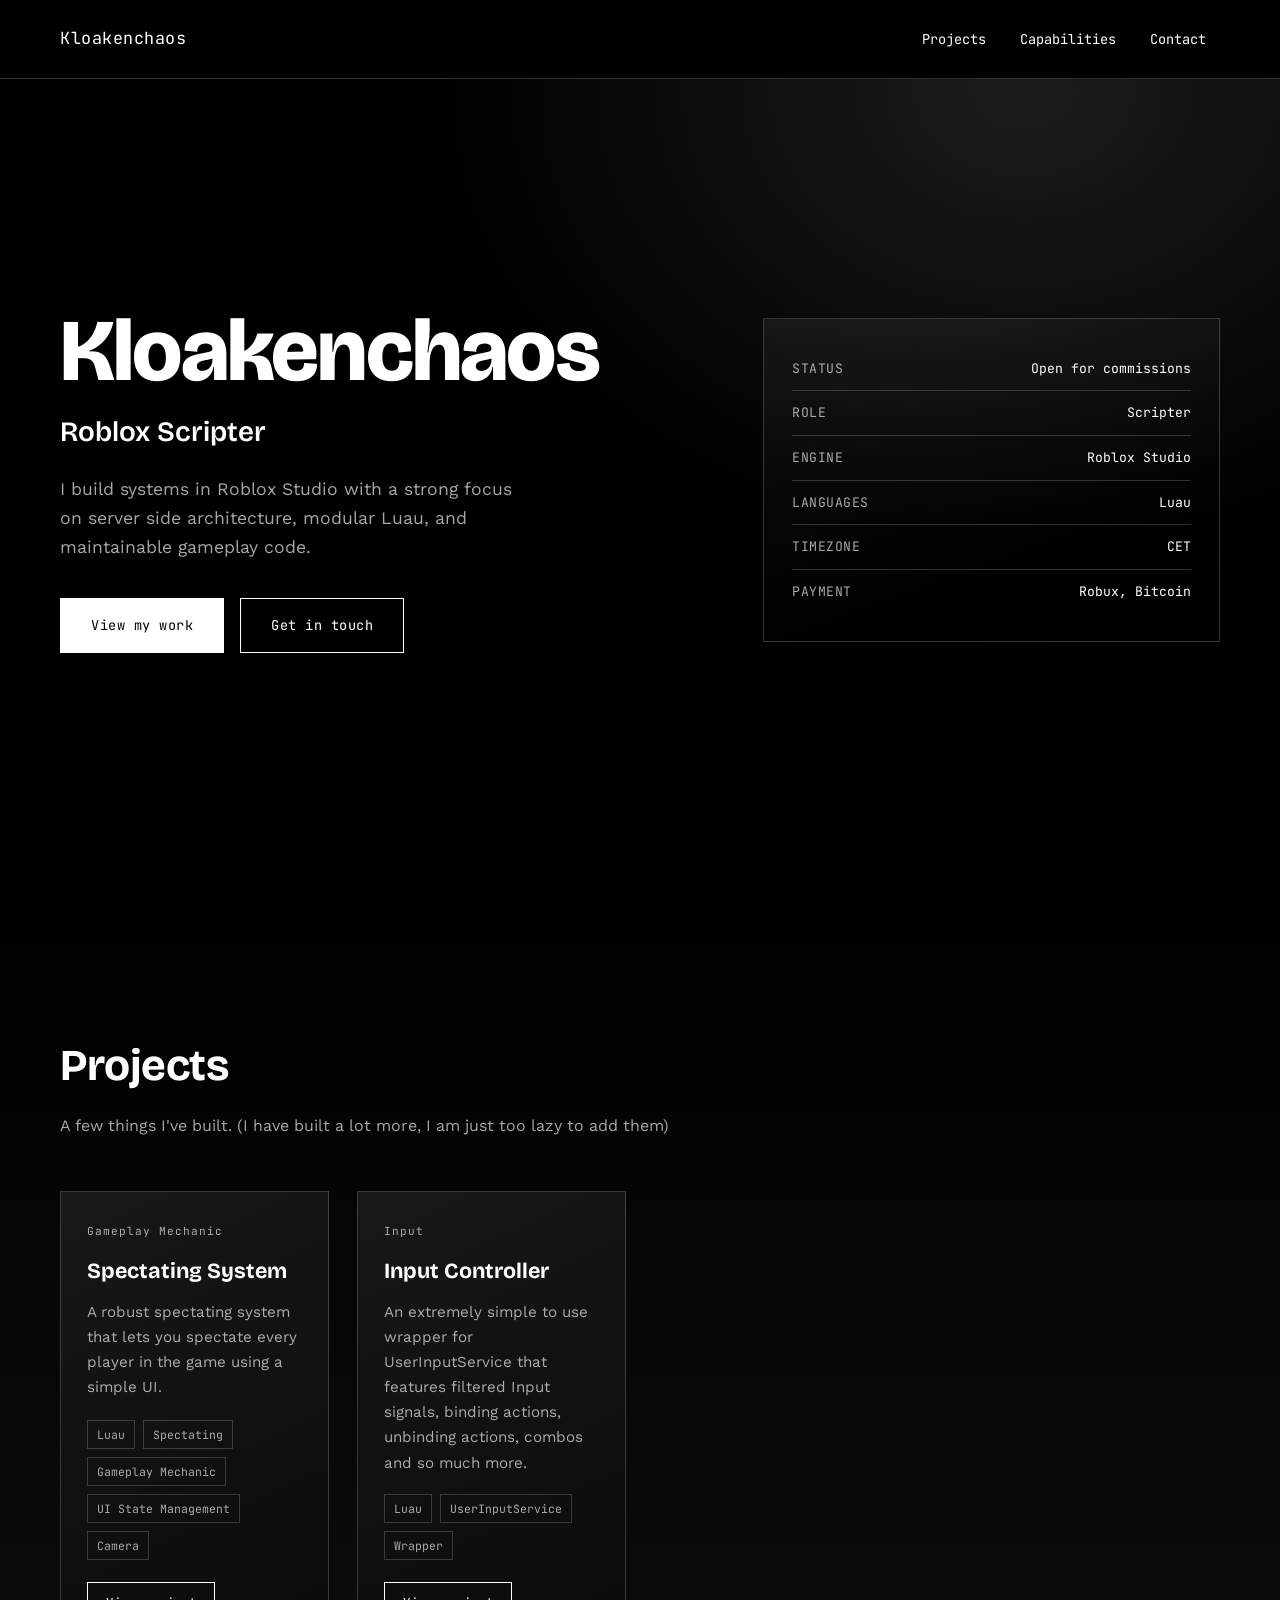
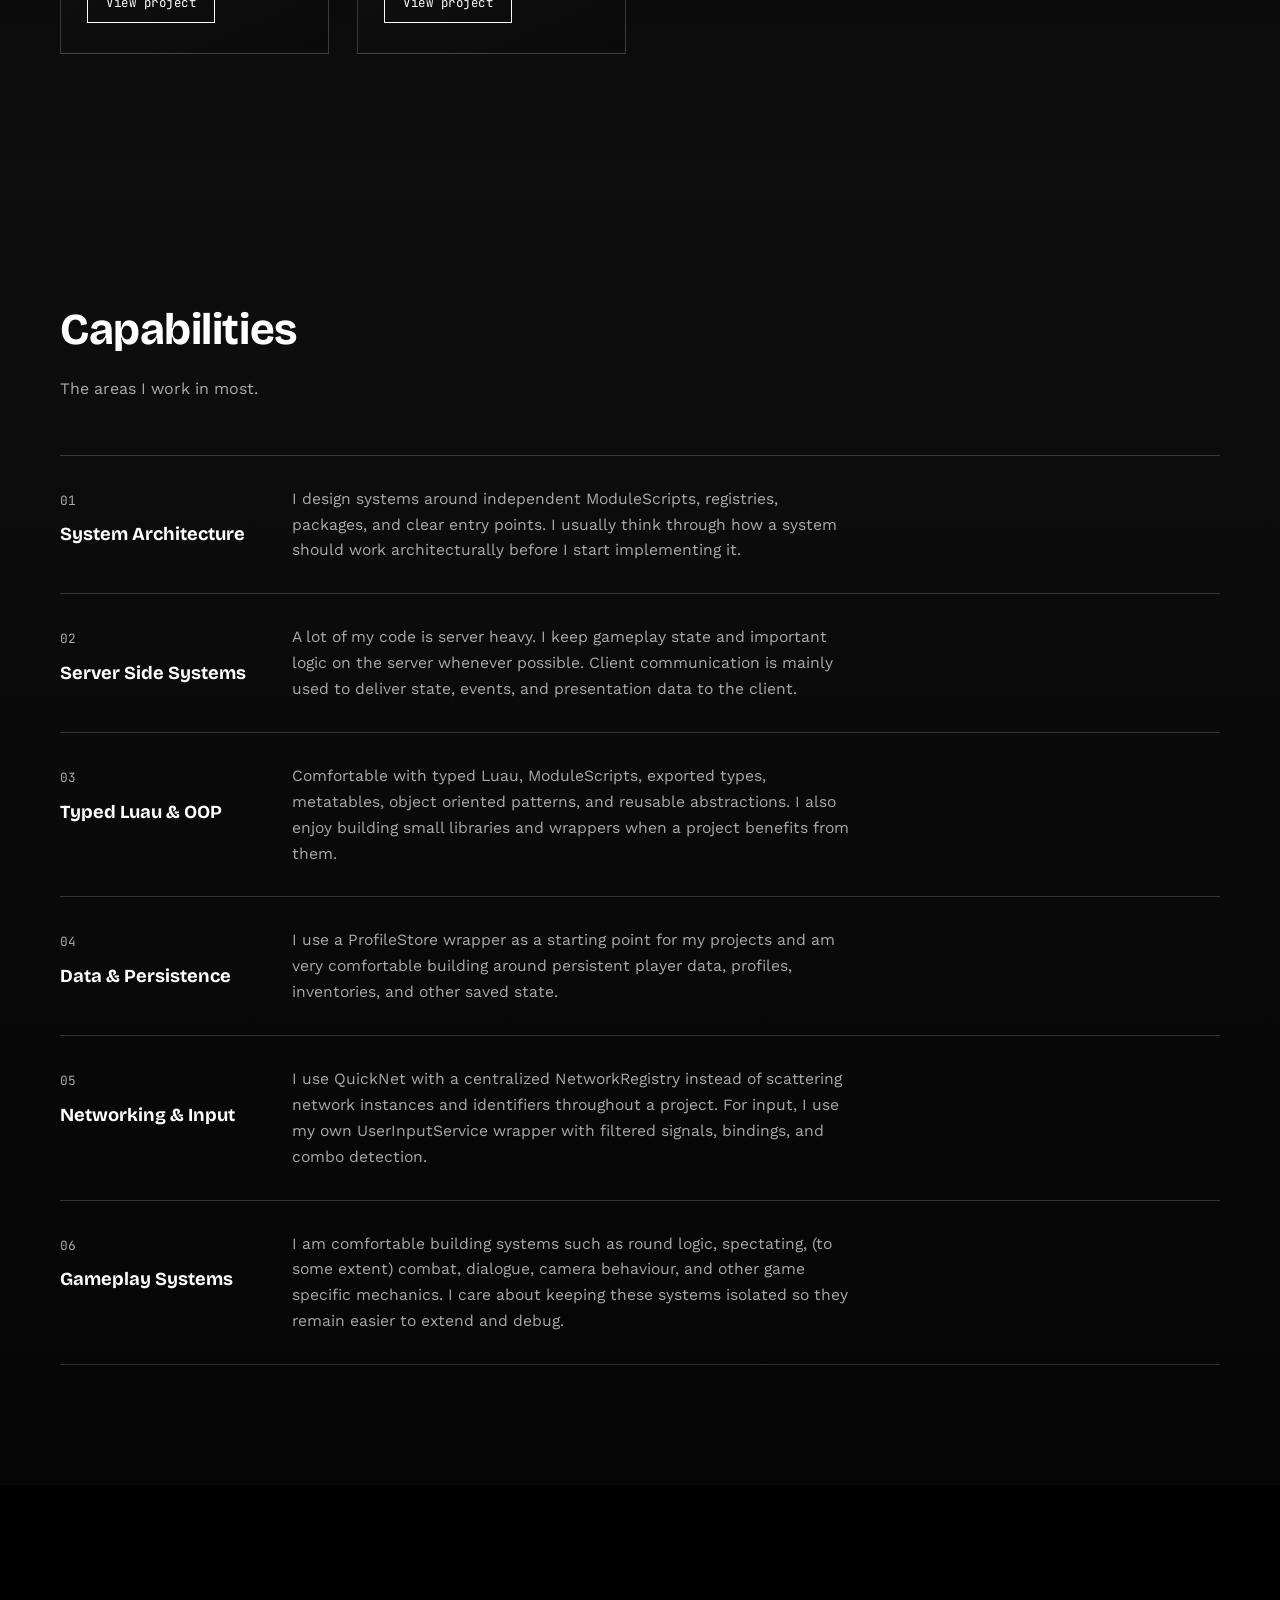
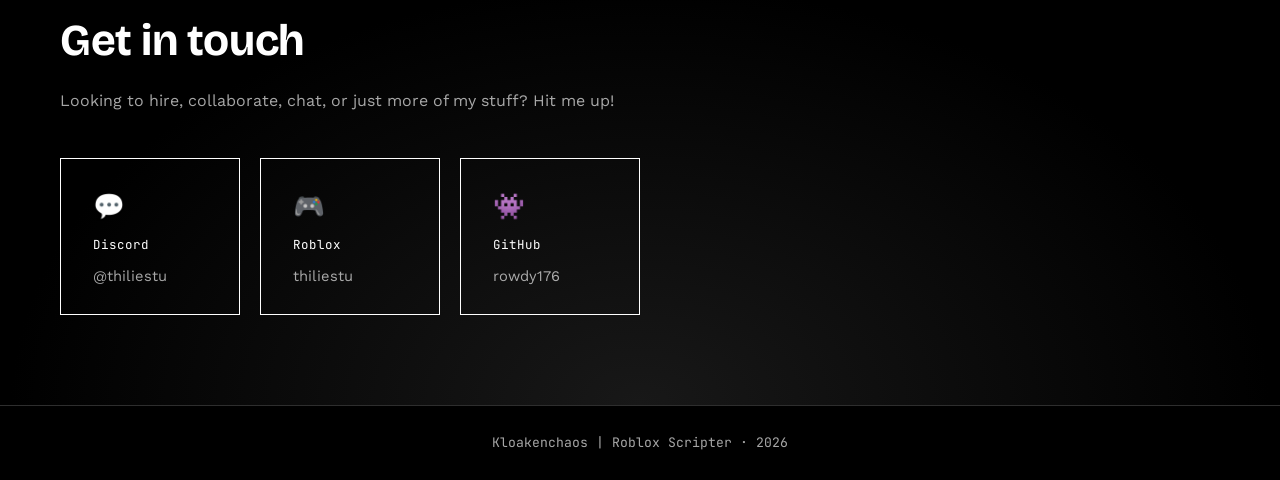
==== commit 0b0a100a: "Update index.html" ====
--- a/Portfolio/index.html
+++ b/Portfolio/index.html
@@ -63,7 +63,7 @@
 <section class="Section" id="projects">
     <div class="SectionInner">
         <h2 class="SectionTitle">Projects</h2>
-        <p class="SectionSub">A few things I've built.</p>
+        <p class="SectionSub">A few things I've built. (I have built a lot more, I am just too lazy to add them)</p>
         <div class="ProjectsGrid" id="ProjectsGrid"></div>
     </div>
 </section>
@@ -138,4 +138,4 @@
 
 <script src="script.js"></script>
 </body>
-</html>+</html>
